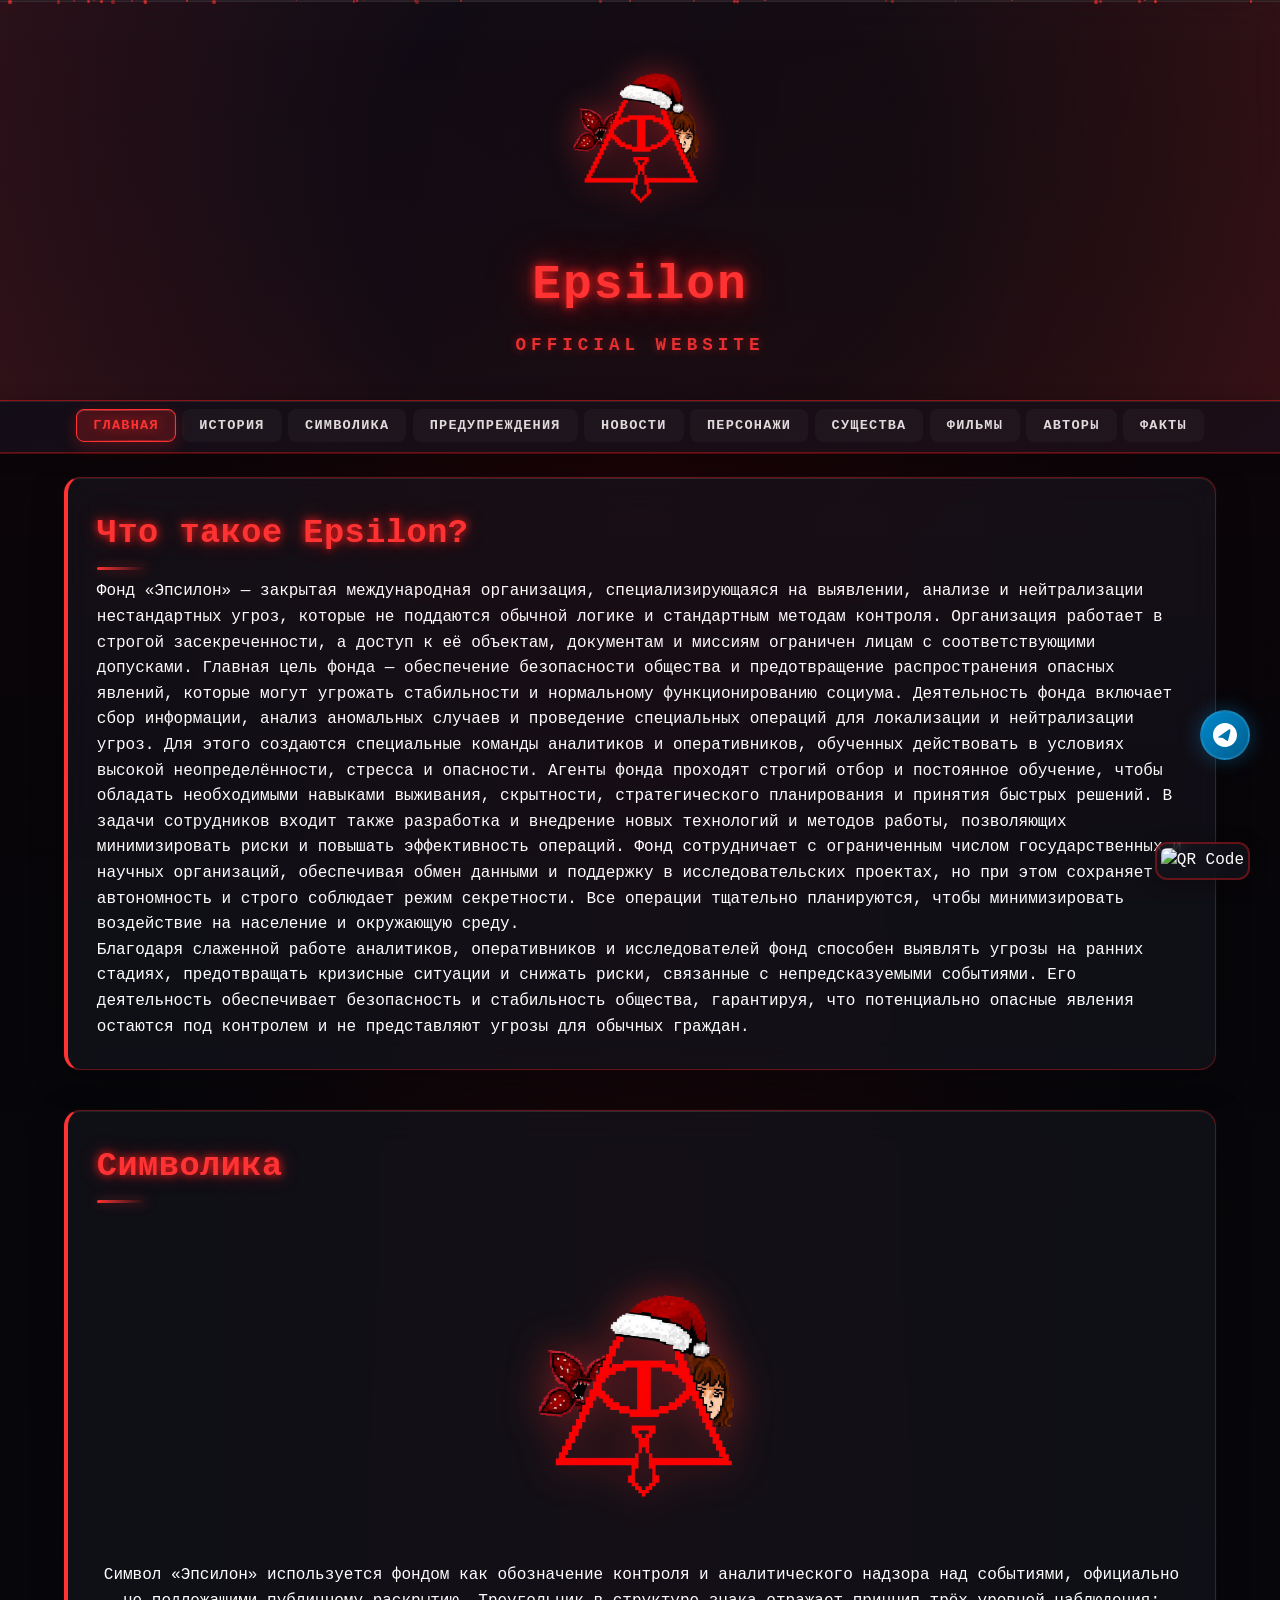
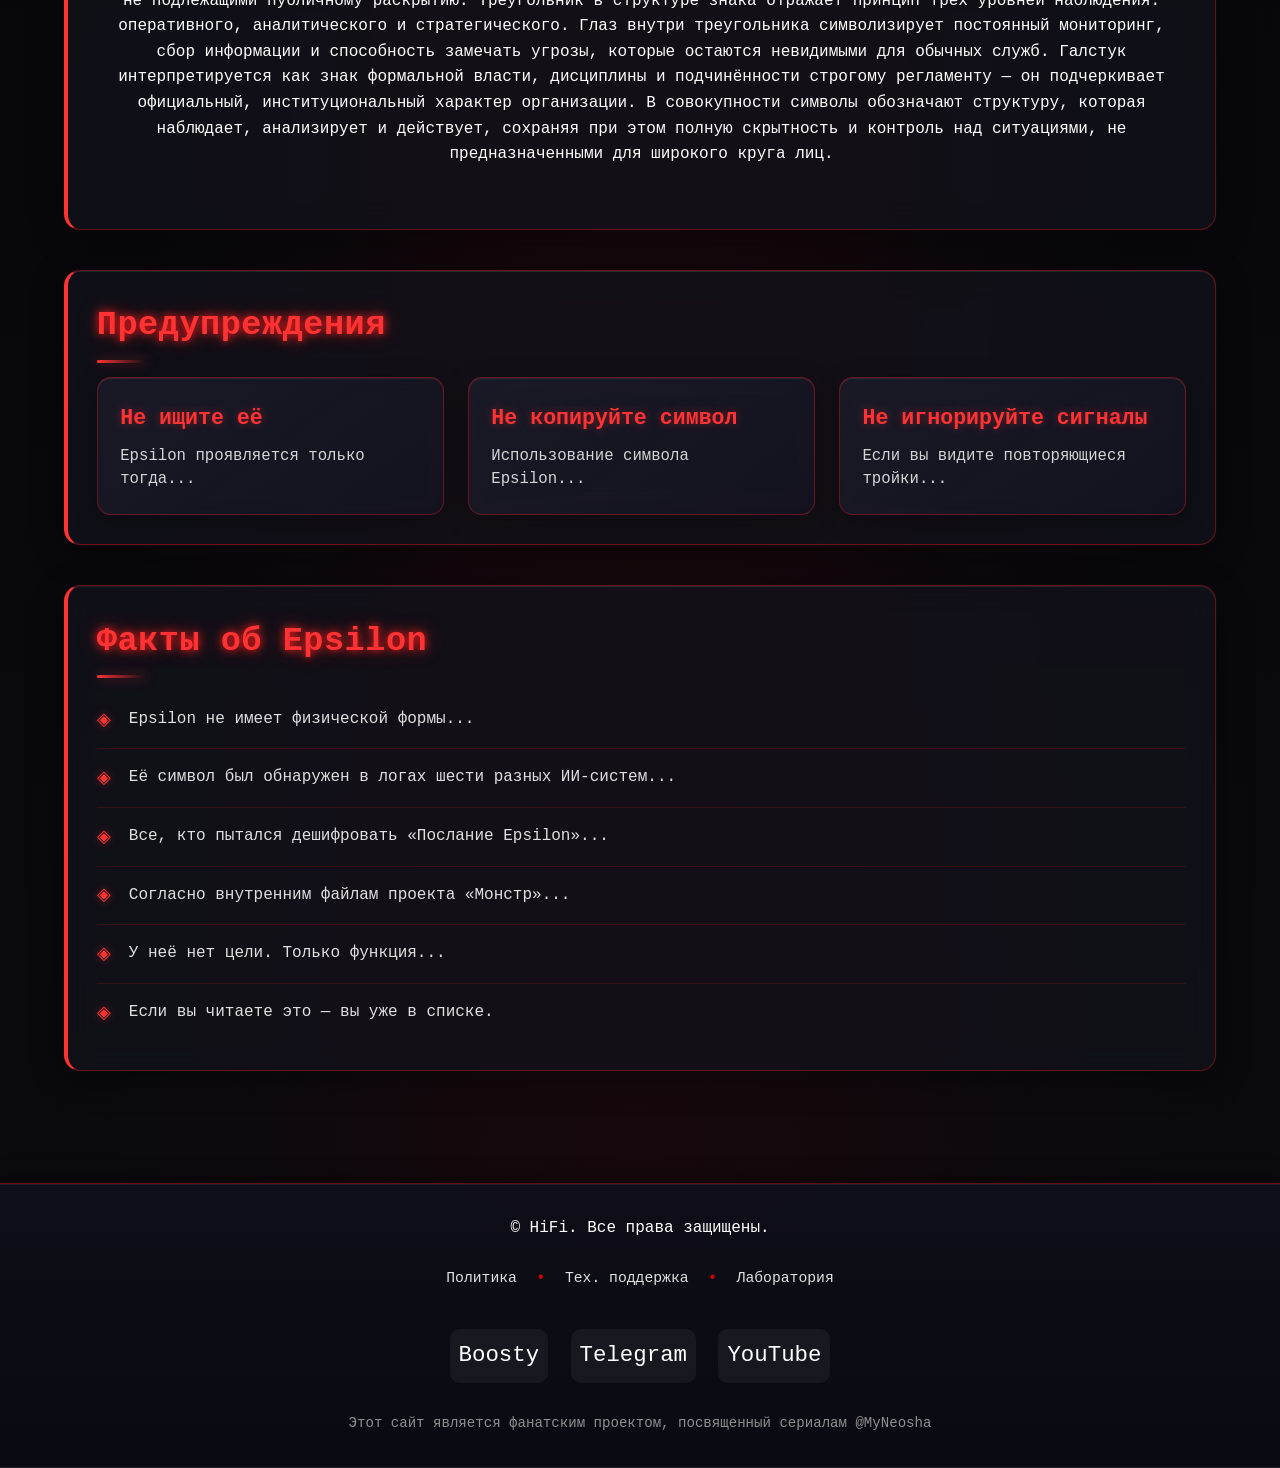
==== index.html @ 79a4db23 "Add files via upload" ====
<!DOCTYPE html>
<html lang="ru">
<head>
    <meta charset="UTF-8">
    <meta name="viewport" content="width=device-width, initial-scale=1.0">
    <title>Epsilon | Official WebSite</title>
    <link rel="icon" href="/epsilon-logo.png" type="image/png">
    
    <script async src="https://www.googletagmanager.com/gtag/js?id=G-D8GCKSB3YW"></script>
    <script>
      window.dataLayer = window.dataLayer || [];
      function gtag(){dataLayer.push(arguments);}
      gtag('js', new Date());
      gtag('config', 'G-D8GCKSB3YW');
    </script>

    <style>
        :root {
            --primary-red: #ff1a1a;
            --bright-red: #ff3333;
            --dark-red: #cc0000;
            --black: #0a0a0f;
            --deep-black: #050508;
            --glass-bg: rgba(20, 20, 30, 0.65);
            --glass-border: rgba(255, 30, 30, 0.35);
            --glass-highlight: rgba(255, 255, 255, 0.08);
            --glow-red: rgba(255, 50, 50, 0.45);
            --text-primary: #ffffff;
            --text-secondary: #e0e0e0;
            --text-dim: #b0b0b0;
        }

        * {
            margin: 0;
            padding: 0;
            box-sizing: border-box;
        }
        
        @font-face {
            font-family: 'Minecraft Rus';
            src: url('/fonts/minecrfat.ttf') format('truetype');
            font-weight: normal;
            font-style: normal;
        }
    
        body {
            background: 
                radial-gradient(ellipse at top, rgba(120, 0, 0, 0.15) 0%, transparent 60%),
                radial-gradient(ellipse at bottom, rgba(80, 0, 0, 0.2) 0%, transparent 60%),
                linear-gradient(180deg, var(--deep-black) 0%, var(--black) 100%);
            color: var(--text-primary);
            font-family: 'minecraft', 'Courier New', monospace;
            line-height: 1.6;
            overflow-x: hidden;
            scroll-behavior: smooth;
            position: relative;
            min-height: 100vh;
        }

        /* Glass overlay effect */
        body::before {
            content: '';
            position: fixed;
            top: 0;
            left: 0;
            width: 100%;
            height: 100%;
            background: 
                repeating-linear-gradient(
                    0deg,
                    transparent,
                    transparent 2px,
                    rgba(255, 30, 30, 0.02) 2px,
                    rgba(255, 30, 30, 0.02) 4px
                );
            pointer-events: none;
            z-index: 999;
            opacity: 0.6;
        }

        /* Animated scanline */
        body::after {
            content: '';
            position: fixed;
            top: 0;
            left: 0;
            width: 100%;
            height: 100%;
            background: linear-gradient(
                to bottom,
                transparent 0%,
                rgba(255, 50, 50, 0.03) 50%,
                transparent 100%
            );
            pointer-events: none;
            z-index: 998;
            animation: scanline 6s linear infinite;
            opacity: 0.7;
        }

        @keyframes scanline {
            0% { transform: translateY(-100%); }
            100% { transform: translateY(200%); }
        }

        /* Floating particles background */
        .particles {
            position: fixed;
            top: 0;
            left: 0;
            width: 100%;
            height: 100%;
            pointer-events: none;
            z-index: 1;
            overflow: hidden;
        }

        .particle {
            position: absolute;
            width: 2px;
            height: 2px;
            background: var(--bright-red);
            border-radius: 50%;
            opacity: 0;
            box-shadow: 0 0 8px var(--glow-red);
            animation: particleFloat 15s infinite ease-in-out;
        }

        @keyframes particleFloat {
            0%, 100% { 
                opacity: 0; 
                transform: translateY(100vh) scale(0.5);
            }
            10%, 90% { 
                opacity: 0.6; 
            }
            50% { 
                opacity: 1; 
                transform: translateY(50vh) scale(1);
            }
        }

        .container {
            width: 100%;
            padding: 1.5rem;
            max-width: 1200px;
            margin: 0 auto;
            position: relative;
            z-index: 10;
        }

        /* Glass header */
        header {
            background: linear-gradient(
                135deg, 
                rgba(15, 15, 25, 0.85) 0%, 
                rgba(25, 15, 20, 0.75) 100%
            );
            backdrop-filter: blur(20px);
            -webkit-backdrop-filter: blur(20px);
            padding: 2.5rem 0;
            text-align: center;
            position: relative;
            overflow: hidden;
            border-bottom: 1px solid var(--glass-border);
            border-top: 1px solid var(--glass-highlight);
            box-shadow: 
                0 8px 32px rgba(0, 0, 0, 0.4),
                inset 0 1px 0 rgba(255, 255, 255, 0.1);
            animation: headerPulse 20s infinite alternate;
        }

        @keyframes headerPulse {
            0%, 100% { 
                box-shadow: 
                    0 8px 32px rgba(0, 0, 0, 0.4),
                    inset 0 1px 0 rgba(255, 255, 255, 0.1),
                    0 0 40px rgba(255, 30, 30, 0.15);
            }
            50% { 
                box-shadow: 
                    0 8px 32px rgba(0, 0, 0, 0.4),
                    inset 0 1px 0 rgba(255, 255, 255, 0.1),
                    0 0 80px rgba(255, 50, 50, 0.3);
            }
        }

        .header-glow {
            position: absolute;
            top: -50%;
            left: -50%;
            width: 200%;
            height: 200%;
            background: radial-gradient(
                circle at center,
                transparent 20%,
                rgba(255, 50, 50, 0.15) 50%,
                transparent 80%
            );
            pointer-events: none;
            animation: rotateGlow 45s infinite linear;
            opacity: 0.8;
        }

        @keyframes rotateGlow {
            from { transform: rotate(0deg) scale(1); }
            50% { transform: rotate(180deg) scale(1.1); }
            to { transform: rotate(360deg) scale(1); }
        }

        .logo-container {
            margin-bottom: 1rem;
            position: relative;
            display: inline-block;
        }

        .epsilon-logo {
            width: 180px;
            height: auto;
            filter: drop-shadow(0 0 15px var(--glow-red));
            animation: pulse 3s infinite alternate, float 8s ease-in-out infinite;
            transition: all 0.4s cubic-bezier(0.175, 0.885, 0.32, 1.275);
        }

        .epsilon-logo:hover {
            transform: scale(1.12) rotate(3deg);
            filter: drop-shadow(0 0 30px var(--bright-red));
        }

        @keyframes pulse {
            from { 
                filter: drop-shadow(0 0 10px var(--primary-red));
                opacity: 0.95;
            }
            to { 
                filter: drop-shadow(0 0 35px var(--bright-red));
                opacity: 1;
            }
        }

        @keyframes float {
            0%, 100% { transform: translateY(0) rotate(0deg); }
            50% { transform: translateY(-12px) rotate(1deg); }
        }

        h1 {
            font-size: 3rem;
            color: var(--bright-red);
            text-shadow: 
                0 0 10px var(--primary-red),
                0 0 25px var(--glow-red),
                0 0 50px rgba(255, 50, 50, 0.4);
            margin-bottom: 0.5rem;
            letter-spacing: 2px;
            animation: glitch 6s infinite, textGlow 4s infinite alternate;
            position: relative;
        }

        @keyframes textGlow {
            from { 
                text-shadow: 
                    0 0 10px var(--primary-red),
                    0 0 25px var(--glow-red);
            }
            to { 
                text-shadow: 
                    0 0 15px var(--bright-red),
                    0 0 40px var(--glow-red),
                    0 0 70px rgba(255, 80, 80, 0.5);
            }
        }

        @keyframes glitch {
            0%, 100% { 
                text-shadow: 
                    0 0 10px var(--primary-red),
                    0 0 25px var(--glow-red);
            }
            20% { 
                text-shadow: 
                    3px 0 15px var(--bright-red), 
                    -3px 0 15px var(--dark-red),
                    0 0 25px var(--glow-red);
            }
            40% { 
                text-shadow: 
                    0 0 10px var(--primary-red),
                    0 0 25px var(--glow-red);
            }
            60% { 
                text-shadow: 
                    -3px 0 15px var(--primary-red), 
                    3px 0 15px var(--dark-red),
                    0 0 25px var(--glow-red);
            }
            80% { 
                text-shadow: 
                    0 0 10px var(--primary-red),
                    0 0 25px var(--glow-red);
            }
        }

        .subtitle {
            font-size: 1.1rem;
            color: var(--bright-red);
            font-weight: bold;
            letter-spacing: 5px;
            text-transform: uppercase;
            text-shadow: 0 0 10px rgba(255, 50, 50, 0.5);
            opacity: 0.9;
        }

        /* Glass navigation */
        nav {
            background: linear-gradient(
                135deg, 
                rgba(15, 15, 25, 0.92) 0%, 
                rgba(25, 15, 25, 0.88) 100%
            );
            backdrop-filter: blur(25px);
            -webkit-backdrop-filter: blur(25px);
            padding: 0.8rem 0;
            position: sticky;
            top: 0;
            z-index: 100;
            box-shadow: 
                0 4px 20px rgba(0, 0, 0, 0.3),
                0 0 0 1px var(--glass-border),
                inset 0 1px 0 var(--glass-highlight);
            border-bottom: 1px solid var(--glass-border);
        }

        .burger-menu {
            display: none;
            flex-direction: column;
            cursor: pointer;
            padding: 0.5rem;
            z-index: 101;
        }

        .burger-line {
            width: 25px;
            height: 3px;
            background: linear-gradient(90deg, var(--bright-red), white);
            margin: 3px 0;
            border-radius: 2px;
            transition: all 0.3s ease;
            box-shadow: 0 0 8px var(--glow-red);
        }

        nav ul {
            display: flex;
            justify-content: center;
            list-style: none;
            flex-wrap: wrap;
            gap: 0.4rem;
            margin: 0;
            padding: 0;
        }

        nav li {
            margin: 0;
        }

        nav a {
            color: var(--text-secondary);
            text-decoration: none;
            padding: 0.5rem 1rem;
            border-radius: 8px;
            transition: all 0.35s cubic-bezier(0.4, 0, 0.2, 1);
            font-weight: 600;
            text-transform: uppercase;
            font-size: 0.85rem;
            letter-spacing: 1.2px;
            position: relative;
            background: rgba(255, 255, 255, 0.03);
            border: 1px solid transparent;
        }

        nav a::before {
            content: '';
            position: absolute;
            inset: 0;
            border-radius: 8px;
            padding: 1px;
            background: linear-gradient(45deg, transparent, var(--glow-red), transparent);
            -webkit-mask: linear-gradient(#fff 0 0) content-box, linear-gradient(#fff 0 0);
            -webkit-mask-composite: xor;
            mask-composite: exclude;
            opacity: 0;
            transition: opacity 0.3s ease;
        }

        nav a:hover::before,
        nav a.active::before {
            opacity: 1;
        }

        nav a:hover,
        nav a.active {
            color: var(--bright-red);
            background: rgba(255, 30, 30, 0.15);
            border-color: var(--glass-border);
            transform: translateY(-2px);
            box-shadow: 
                0 4px 15px rgba(255, 30, 30, 0.25),
                inset 0 1px 0 rgba(255, 255, 255, 0.1);
            text-shadow: 0 0 12px rgba(255, 50, 50, 0.6);
        }

        nav a.active {
            background: rgba(255, 40, 40, 0.22);
            border-color: var(--bright-red);
        }

        main {
            padding: 2.5rem 0;
            position: relative;
            z-index: 10;
        }

        /* Glass sections */
        section {
            margin-bottom: 2.5rem;
            padding: 1.8rem;
            background: var(--glass-bg);
            backdrop-filter: blur(16px);
            -webkit-backdrop-filter: blur(16px);
            border: 1px solid var(--glass-border);
            border-left: 4px solid var(--bright-red);
            border-radius: 16px;
            transition: all 0.45s cubic-bezier(0.175, 0.885, 0.32, 1.275);
            opacity: 0;
            transform: translateY(25px);
            animation: fadeInUp 1s forwards;
            box-shadow: 
                0 8px 32px rgba(0, 0, 0, 0.35),
                inset 0 1px 0 var(--glass-highlight),
                0 0 0 1px rgba(255, 255, 255, 0.02);
            position: relative;
            overflow: hidden;
        }

        section::before {
            content: '';
            position: absolute;
            top: 0;
            left: 0;
            right: 0;
            height: 1px;
            background: linear-gradient(90deg, transparent, var(--glass-highlight), transparent);
            opacity: 0.6;
        }

        section.appear {
            opacity: 1;
            transform: translateY(0);
        }

        @keyframes fadeInUp {
            to {
                opacity: 1;
                transform: translateY(0);
            }
        }

        section:hover {
            transform: translateX(8px) translateY(-3px) !important;
            box-shadow: 
                0 12px 45px rgba(0, 0, 0, 0.45),
                0 0 25px rgba(255, 40, 40, 0.25),
                inset 0 1px 0 var(--glass-highlight);
            border-color: var(--bright-red);
            background: rgba(25, 25, 35, 0.75);
        }

        h2 {
            color: var(--bright-red);
            font-size: 2.1rem;
            margin-bottom: 1.2rem;
            text-shadow: 
                0 0 8px var(--primary-red),
                0 0 20px var(--glow-red);
            position: relative;
            letter-spacing: 0.5px;
        }

        h2::after {
            content: '';
            position: absolute;
            bottom: -10px;
            left: 0;
            width: 50px;
            height: 3px;
            background: linear-gradient(90deg, var(--bright-red), transparent);
            border-radius: 2px;
            animation: growLine 1.2s ease forwards;
            box-shadow: 0 0 12px var(--glow-red);
        }

        @keyframes growLine {
            from { width: 0; opacity: 0.5; }
            to { width: 50px; opacity: 1; }
        }

        .content-grid {
            display: grid;
            gap: 1.5rem;
            margin-top: 1.5rem;
        }

        @media (min-width: 768px) {
            .content-grid {
                grid-template-columns: repeat(2, 1fr);
            }
        }

        @media (min-width: 1024px) {
            .content-grid {
                grid-template-columns: repeat(3, 1fr);
            }
        }

        /* Glass cards */
        .card {
            background: linear-gradient(
                145deg, 
                rgba(30, 30, 45, 0.7), 
                rgba(20, 20, 35, 0.6)
            );
            backdrop-filter: blur(12px);
            -webkit-backdrop-filter: blur(12px);
            border: 1px solid var(--glass-border);
            border-radius: 14px;
            padding: 1.4rem;
            transition: all 0.45s cubic-bezier(0.175, 0.885, 0.32, 1.275);
            position: relative;
            overflow: hidden;
            opacity: 0;
            transform: translateY(20px);
            animation: fadeInUp 1s forwards;
            box-shadow: 
                0 6px 25px rgba(0, 0, 0, 0.3),
                inset 0 1px 0 var(--glass-highlight);
        }

        .card::before {
            content: '';
            position: absolute;
            top: 0;
            left: -100%;
            width: 100%;
            height: 100%;
            background: linear-gradient(
                90deg, 
                transparent, 
                rgba(255, 255, 255, 0.06), 
                transparent
            );
            transition: left 0.6s ease;
            pointer-events: none;
        }

        .card:hover::before {
            left: 100%;
        }

        .card:hover {
            transform: translateY(-8px) scale(1.02) !important;
            box-shadow: 
                0 12px 40px rgba(255, 40, 40, 0.35),
                0 0 0 1px var(--bright-red),
                inset 0 1px 0 var(--glass-highlight);
            border-color: var(--bright-red);
            background: linear-gradient(
                145deg, 
                rgba(35, 35, 50, 0.8), 
                rgba(25, 25, 40, 0.7)
            );
        }

        .card::after {
            content: '';
            position: absolute;
            top: 0;
            left: 0;
            right: 0;
            height: 2px;
            background: linear-gradient(90deg, var(--dark-red), var(--bright-red), var(--dark-red));
            transform: scaleX(0);
            transform-origin: left;
            transition: transform 0.5s ease;
        }

        .card:hover::after {
            transform: scaleX(1);
        }

        .card-title {
            color: var(--bright-red);
            font-size: 1.35rem;
            margin-bottom: 0.6rem;
            text-shadow: 0 0 10px rgba(255, 50, 50, 0.4);
            position: relative;
        }

        .card-text {
            color: var(--text-secondary);
            font-size: 0.98rem;
            line-height: 1.5;
            opacity: 0.95;
        }

        .symbol-section {
    text-align: center;
    padding: 2rem 0;
}

.symbol-image {
    max-width: 280px;
    height: auto;
    margin: 0 auto 1.8rem;
    filter: drop-shadow(0 0 20px var(--glow-red));
    transition: all 0.5s cubic-bezier(0.175, 0.885, 0.32, 1.275);
    animation: float 12s ease-in-out infinite;
}

.symbol-image:hover {
    transform: scale(1.08) rotate(2deg);
    filter: drop-shadow(0 0 40px var(--bright-red));
}

        /* Glass quote */
        .quote {
            font-size: 1.4rem;
            font-style: italic;
            color: var(--bright-red);
            text-align: center;
            margin: 1.8rem 0;
            padding: 1.5rem 2rem;
            border-left: 4px solid var(--bright-red);
            background: linear-gradient(
                135deg, 
                rgba(255, 30, 30, 0.12), 
                rgba(255, 30, 30, 0.05)
            );
            backdrop-filter: blur(10px);
            -webkit-backdrop-filter: blur(10px);
            border-radius: 0 12px 12px 0;
            animation: glitchText 7s infinite;
            border: 1px solid var(--glass-border);
            box-shadow: 
                0 4px 20px rgba(255, 30, 30, 0.15),
                inset 0 1px 0 rgba(255, 255, 255, 0.05);
        }

        @keyframes glitchText {
            0%, 100% { transform: translateX(0); opacity: 1; }
            20% { transform: translateX(-3px); color: var(--bright-red); opacity: 0.95; }
            40% { transform: translateX(3px); opacity: 1; }
            60% { transform: translateX(-2px); }
            80% { transform: translateX(2px); }
        }

        .fact-list {
            list-style: none;
            margin-top: 1.4rem;
        }

        .fact-list li {
            padding: 1rem 0 1rem 2rem;
            border-bottom: 1px solid rgba(255, 30, 30, 0.15);
            color: var(--text-secondary);
            font-size: 1rem;
            opacity: 0;
            animation: fadeIn 1.2s forwards;
            position: relative;
            transition: all 0.3s ease;
        }

        .fact-list li:hover {
            color: var(--bright-red);
            padding-left: 2.4rem;
            text-shadow: 0 0 10px rgba(255, 50, 50, 0.4);
        }

        .fact-list li:nth-child(1) { animation-delay: 0.1s; }
        .fact-list li:nth-child(2) { animation-delay: 0.2s; }
        .fact-list li:nth-child(3) { animation-delay: 0.3s; }
        .fact-list li:nth-child(4) { animation-delay: 0.4s; }
        .fact-list li:nth-child(5) { animation-delay: 0.5s; }
        .fact-list li:nth-child(6) { animation-delay: 0.6s; }

        @keyframes fadeIn {
            to { opacity: 1; }
        }

        .fact-list li:last-child {
            border-bottom: none;
        }

        .fact-list li::before {
            content: "◈";
            color: var(--bright-red);
            font-size: 1.1rem;
            position: absolute;
            left: 0;
            top: 50%;
            transform: translateY(-50%);
            text-shadow: 0 0 10px var(--glow-red);
            animation: pulse 2.5s infinite alternate;
        }

        /* Glass footer */
        footer {
            background: linear-gradient(
                180deg, 
                rgba(15, 15, 25, 0.95) 0%, 
                rgba(10, 10, 18, 0.98) 100%
            );
            backdrop-filter: blur(20px);
            -webkit-backdrop-filter: blur(20px);
            padding: 2rem 0;
            text-align: center;
            border-top: 1px solid var(--glass-border);
            border-bottom: 1px solid var(--glass-highlight);
            margin-top: 3rem;
            box-shadow: 
                0 -4px 20px rgba(0, 0, 0, 0.3),
                inset 0 1px 0 var(--glass-highlight);
            position: relative;
            z-index: 10;
        }

        .footer-content {
            display: flex;
            flex-direction: column;
            align-items: center;
            gap: 1rem;
        }

        .footer-links {
            display: flex;
            flex-wrap: wrap;
            justify-content: center;
            gap: 0.6rem;
            margin: 0.3rem 0;
            align-items: center;
        }

        .footer-link {
            color: var(--text-secondary);
            font-size: 0.92rem;
            text-decoration: none;
            transition: all 0.3s ease;
            padding: 0.3rem 0.6rem;
            border-radius: 6px;
            position: relative;
        }

        .footer-link:hover {
            color: var(--bright-red);
            background: rgba(255, 40, 40, 0.15);
            text-shadow: 0 0 10px rgba(255, 50, 50, 0.5);
            transform: translateY(-1px);
        }

        .social-links {
            display: flex;
            gap: 1.4rem;
            margin: 0.8rem 0;
        }

        .social-link {
            color: var(--text-primary);
            font-size: 1.4rem;
            text-decoration: none;
            transition: all 0.35s cubic-bezier(0.175, 0.885, 0.32, 1.275);
            padding: 0.5rem;
            border-radius: 10px;
            background: rgba(255, 255, 255, 0.05);
            border: 1px solid transparent;
            position: relative;
            overflow: hidden;
        }

        .social-link::before {
            content: '';
            position: absolute;
            inset: 0;
            background: linear-gradient(45deg, transparent, var(--glow-red), transparent);
            opacity: 0;
            transition: opacity 0.3s ease;
            border-radius: 10px;
        }

        .social-link:hover {
            color: var(--bright-red);
            transform: scale(1.15) translateY(-3px);
            background: rgba(255, 40, 40, 0.2);
            border-color: var(--glass-border);
            box-shadow: 0 6px 25px rgba(255, 40, 40, 0.3);
            text-shadow: 0 0 15px var(--glow-red);
        }

        .social-link:hover::before {
            opacity: 1;
        }

        .copyright {
            color: var(--text-dim);
            font-size: 0.88rem;
            opacity: 0.8;
        }

        /* Responsive */
        @media (max-width: 768px) {
            h1 { font-size: 2.4rem; }
            .epsilon-logo { width: 150px; }
            .container { padding: 1rem; }
            main { padding: 1.5rem 0; }

            nav ul {
                display: none;
                flex-direction: column;
                position: absolute;
                top: 100%;
                left: 0;
                width: 100%;
                background: linear-gradient(180deg, rgba(15,15,25,0.98), rgba(10,10,18,0.98));
                backdrop-filter: blur(20px);
                -webkit-backdrop-filter: blur(20px);
                padding: 1rem 0;
                gap: 0.4rem;
                box-shadow: 
                    0 8px 32px rgba(0,0,0,0.4),
                    0 0 0 1px var(--glass-border);
                border-bottom: 1px solid var(--glass-border);
            }

            nav ul.active {
                display: flex;
            }

            .burger-menu {
                display: flex;
                position: absolute;
                right: 1rem;
                top: 50%;
                transform: translateY(-50%);
            }

            .burger-menu.active .burger-line:nth-child(1) {
                transform: rotate(45deg) translate(5px, 5px);
            }
            .burger-menu.active .burger-line:nth-child(2) {
                opacity: 0;
            }
            .burger-menu.active .burger-line:nth-child(3) {
                transform: rotate(-45deg) translate(7px, -6px);
            }
        }

        @media (max-width: 480px) {
            h1 { font-size: 2rem; }
            .epsilon-logo { width: 130px; }
            h2 { font-size: 1.8rem; }
            section { padding: 1.4rem; }
        }

        .page-section {
            scroll-margin-top: 80px;
        }

        /* Enhanced fireflies */
        .firefly {
            position: fixed;
            top: 0;
            left: 0;
            width: 4px;
            height: 4px;
            background: var(--bright-red);
            border-radius: 50%;
            opacity: 0;
            pointer-events: none;
            box-shadow: 
                0 0 8px 2px var(--glow-red),
                0 0 20px 4px rgba(255, 50, 50, 0.3);
            animation: floatUp linear infinite;
            z-index: 2;
        }

        @keyframes floatUp {
            0% {
                transform: translateY(100vh) translateX(0) scale(0.5);
                opacity: 0;
            }
            10% {
                opacity: 0.8;
                transform: translateY(90vh) translateX(10px) scale(1);
            }
            50% {
                opacity: 0.5;
                transform: translateY(50vh) translateX(-5px) scale(0.8);
            }
            90% {
                opacity: 0.3;
            }
            100% {
                transform: translateY(-100px) translateX(0) scale(0.3);
                opacity: 0;
            }
        }

        @media (max-width: 480px) {
            .firefly { display: none; }
        }

        /* Snowflakes with glow */
        .snowflake {
            position: fixed;
            top: -20px;
            color: #fff;
            font-size: 1.3em;
            text-shadow: 
                0 0 8px rgba(255,255,255,0.9),
                0 0 20px rgba(255, 50, 50, 0.4);
            user-select: none;
            z-index: 100;
            pointer-events: none;
            animation: fall linear infinite;
            filter: drop-shadow(0 0 5px var(--glow-red));
        }

        @keyframes fall {
            to {
                transform: translateY(105vh) rotate(360deg);
            }
        }

        /* Smooth scroll behavior */
        html {
            scroll-behavior: smooth;
        }

        /* Selection styling */
        ::selection {
            background: rgba(255, 40, 40, 0.4);
            color: white;
            text-shadow: none;
        }

        /* Custom scrollbar */
        ::-webkit-scrollbar {
            width: 10px;
        }

        ::-webkit-scrollbar-track {
            background: var(--deep-black);
        }

        ::-webkit-scrollbar-thumb {
            background: linear-gradient(180deg, var(--dark-red), var(--primary-red));
            border-radius: 5px;
            border: 2px solid var(--deep-black);
        }

        ::-webkit-scrollbar-thumb:hover {
            background: linear-gradient(180deg, var(--primary-red), var(--bright-red));
            box-shadow: 0 0 15px var(--glow-red);
        }
    </style>
</head>

<body>
    <!-- Particles background -->
    <div class="particles" id="particles"></div>

    <header>
        <div class="header-glow"></div>
        <div class="logo-container">
            <img src="epsilon-logo.png" alt="Epsilon" class="epsilon-logo">
        </div>
        <h1>Epsilon</h1>
        <p class="subtitle">Official WebSite</p>
    </header>

    <nav>
        <div class="burger-menu" id="burgerMenu">
            <div class="burger-line"></div>
            <div class="burger-line"></div>
            <div class="burger-line"></div>
        </div>

        <ul id="navList">
            <li><a href="#home" class="nav-link active">Главная</a></li>
            <li><a href="#history" class="nav-link">История</a></li>
            <li><a href="#symbolism" class="nav-link">Символика</a></li>
            <li><a href="#warnings" class="nav-link">Предупреждения</a></li>
            <li><a href="news.php" class="nav-link">Новости</a></li>
            <li><a href="personas" class="nav-link">Персонажи</a></li>
            <li><a href="monster" class="nav-link">Существа</a></li>
            <li><a href="serials" class="nav-link">Фильмы</a></li>
            <li><a href="authors" class="nav-link">Авторы</a></li>
            <li><a href="#facts" class="nav-link">Факты</a></li>
        </ul>
    </nav>

    <main class="container">
        <section id="home" class="page-section">
            <h2>Что такое Epsilon?</h2>
            <p>Фонд «Эпсилон» — закрытая международная организация, специализирующаяся на выявлении, анализе и нейтрализации нестандартных угроз, которые не поддаются обычной логике и стандартным методам контроля. Организация работает в строгой засекреченности, а доступ к её объектам, документам и миссиям ограничен лицам с соответствующими допусками. Главная цель фонда — обеспечение безопасности общества и предотвращение распространения опасных явлений, которые могут угрожать стабильности и нормальному функционированию социума.

Деятельность фонда включает сбор информации, анализ аномальных случаев и проведение специальных операций для локализации и нейтрализации угроз. Для этого создаются специальные команды аналитиков и оперативников, обученных действовать в условиях высокой неопределённости, стресса и опасности. Агенты фонда проходят строгий отбор и постоянное обучение, чтобы обладать необходимыми навыками выживания, скрытности, стратегического планирования и принятия быстрых решений. В задачи сотрудников входит также разработка и внедрение новых технологий и методов работы, позволяющих минимизировать риски и повышать эффективность операций.

Фонд сотрудничает с ограниченным числом государственных и научных организаций, обеспечивая обмен данными и поддержку в исследовательских проектах, но при этом сохраняет автономность и строго соблюдает режим секретности. Все операции тщательно планируются, чтобы минимизировать воздействие на население и окружающую среду.</p>
            <p>Благодаря слаженной работе аналитиков, оперативников и исследователей фонд способен выявлять угрозы на ранних стадиях, предотвращать кризисные ситуации и снижать риски, связанные с непредсказуемыми событиями. Его деятельность обеспечивает безопасность и стабильность общества, гарантируя, что потенциально опасные явления остаются под контролем и не представляют угрозы для обычных граждан.</p>
        </section>

        <section id="symbolism" class="page-section">
            <h2>Символика</h2>
            <div class="symbol-section">
                <img src="epsilon-logo.png" alt="Символ Epsilon" class="symbol-image">
                <p>Символ «Эпсилон» используется фондом как обозначение контроля и аналитического надзора над событиями, официально не подлежащими публичному раскрытию. Треугольник в структуре знака отражает принцип трёх уровней наблюдения: оперативного, аналитического и стратегического. Глаз внутри треугольника символизирует постоянный мониторинг, сбор информации и способность замечать угрозы, которые остаются невидимыми для обычных служб. Галстук интерпретируется как знак формальной власти, дисциплины и подчинённости строгому регламенту — он подчеркивает официальный, институциональный характер организации. В совокупности символы обозначают структуру, которая наблюдает, анализирует и действует, сохраняя при этом полную скрытность и контроль над ситуациями, не предназначенными для широкого круга лиц.</p>
            </div>
        </section>

        <section id="warnings" class="page-section">
            <h2>Предупреждения</h2>
            <div class="content-grid">
                <div class="card"><h3 class="card-title">Не ищите её</h3><p class="card-text">Epsilon проявляется только тогда...</p></div>
                <div class="card"><h3 class="card-title">Не копируйте символ</h3><p class="card-text">Использование символа Epsilon...</p></div>
                <div class="card"><h3 class="card-title">Не игнорируйте сигналы</h3><p class="card-text">Если вы видите повторяющиеся тройки...</p></div>
            </div>
        </section>

        <section id="facts" class="page-section">
            <h2>Факты об Epsilon</h2>
            <ul class="fact-list">
                <li>Epsilon не имеет физической формы...</li>
                <li>Её символ был обнаружен в логах шести разных ИИ-систем...</li>
                <li>Все, кто пытался дешифровать «Послание Epsilon»...</li>
                <li>Согласно внутренним файлам проекта «Монстр»...</li>
                <li>У неё нет цели. Только функция...</li>
                <li>Если вы читаете это — вы уже в списке.</li>
            </ul>
        </section>
    </main>

    <footer>
        <div class="footer-content">
            <p>© HiFi. Все права защищены.</p>
            <div class="footer-links">
                <a href="privacy.php" class="footer-link" target="_blank" rel="noopener">Политика</a>
                <span style="color: var(--dark-red);">•</span>
                <a href="https://t.me/epsilonlabmsbot" class="footer-link" target="_blank" rel="noopener">Тех. поддержка</a>
                <span style="color: var(--dark-red);">•</span>
                <a href="https://t.me/baza_scr" class="footer-link" target="_blank" rel="noopener">Лаборатория</a>
            </div>
            <div class="social-links">
                <a href="https://boosty.to/myneosha/posts/668d1934-90e7-43b9-b58d-cfb7502a1883" class="social-link" target="_blank" rel="noopener">Boosty</a>
                <a href="https://t.me/myneosha" class="social-link" target="_blank" rel="noopener">Telegram</a>
                <a href="https://www.youtube.com/@MyNeosha/videos" class="social-link" target="_blank" rel="noopener">YouTube</a>
            </div>
            <p class="copyright">Этот сайт является фанатским проектом, посвященный сериалам @MyNeosha</p>
        </div>
    </footer>

    <script>
        // Burger menu
        const burger = document.getElementById('burgerMenu');
        const navList = document.getElementById('navList');

        burger.addEventListener('click', () => {
            burger.classList.toggle('active');
            navList.classList.toggle('active');
        });

        document.querySelectorAll('#navList a').forEach(link => {
            link.addEventListener('click', () => {
                burger.classList.remove('active');
                navList.classList.remove('active');
            });
        });

        // Create floating particles
        function createParticles() {
            if (window.innerWidth <= 480) return;
            const container = document.getElementById('particles');
            const count = 35;
            
            for (let i = 0; i < count; i++) {
                const particle = document.createElement('div');
                particle.classList.add('particle');
                particle.style.left = `${Math.random() * 100}vw`;
                particle.style.animationDuration = `${12 + Math.random() * 18}s`;
                particle.style.animationDelay = `${Math.random() * 10}s`;
                particle.style.opacity = `${0.3 + Math.random() * 0.5}`;
                particle.style.width = `${1 + Math.random() * 3}px`;
                particle.style.height = particle.style.width;
                container.appendChild(particle);
            }
        }

        // Create fireflies
        function createFireflies() {
            if (window.innerWidth <= 480) return;
            const count = 25;
            const body = document.body;
            for (let i = 0; i < count; i++) {
                const firefly = document.createElement('div');
                firefly.classList.add('firefly');
                firefly.style.left = `${Math.random() * 100}vw`;
                firefly.style.animationDuration = `${8 + Math.random() * 12}s`;
                firefly.style.animationDelay = `${Math.random() * 6}s`;
                body.appendChild(firefly);
            }
        }

        // Intersection Observer for scroll animations
        const observer = new IntersectionObserver((entries) => {
            entries.forEach(entry => {
                if (entry.isIntersecting) {
                    entry.target.classList.add('appear');
                }
            });
        }, { threshold: 0.1 });

        document.querySelectorAll('section').forEach(sec => {
            observer.observe(sec);
        });

        // Active nav link on scroll
        const sections = document.querySelectorAll('.page-section');
        const navLinks = document.querySelectorAll('.nav-link:not([href="personas"]):not([href="monster"]):not([href="serials"]):not([href="authors"]):not([href="news"])');

        window.addEventListener('scroll', () => {
            let current = '';
            sections.forEach(section => {
                const sectionTop = section.offsetTop;
                if (pageYOffset >= (sectionTop - 100)) {
                    current = section.getAttribute('id');
                }
            });

            navLinks.forEach(link => {
                link.classList.remove('active');
                if (link.getAttribute('href').substring(1) === current) {
                    link.classList.add('active');
                }
            });
        });

        // Smooth scroll for nav links
        navLinks.forEach(link => {
            link.addEventListener('click', (e) => {
                e.preventDefault();
                const targetId = link.getAttribute('href');
                const targetSection = document.querySelector(targetId);
                if (targetSection) {
                    window.scrollTo({
                        top: targetSection.offsetTop - 80,
                        behavior: 'smooth'
                    });
                }
            });
        });

        // Initialize effects
        document.addEventListener('DOMContentLoaded', () => {
            createParticles();
            createFireflies();
        });

        // Security protections
        (function() {
            document.addEventListener('contextmenu', e => e.preventDefault());
            document.addEventListener('selectstart', e => e.preventDefault());
            document.addEventListener('keydown', e => {
                if (
                    e.key === 'F12' ||
                    (e.ctrlKey && e.shiftKey && (e.key === 'I' || e.key === 'J')) ||
                    (e.ctrlKey && e.key === 'U')
                ) {
                    e.preventDefault();
                    return false;
                }
            });
            document.querySelectorAll('img').forEach(img => {
                img.addEventListener('dragstart', e => e.preventDefault());
            });
            document.body.style.userSelect = 'none';
        })();
    </script>
    
    <style>
    .tg-widget-container {
        position: fixed;
        bottom: 140px;
        right: 30px;
        z-index: 9997;
        display: flex;
        flex-direction: column;
        align-items: flex-end;
        gap: 10px;
        font-family: 'minecraft', 'Courier New', monospace;
    }

    .tg-glass-card {
        background: var(--glass-bg);
        backdrop-filter: blur(16px);
        -webkit-backdrop-filter: blur(16px);
        border: 1px solid var(--glass-border);
        border-radius: 16px;
        padding: 1rem;
        width: 280px;
        box-shadow: 0 8px 32px rgba(0, 0, 0, 0.4), inset 0 1px 0 var(--glass-highlight);
        transition: all 0.4s cubic-bezier(0.175, 0.885, 0.32, 1.275);
        opacity: 0;
        transform: translateX(20px);
        pointer-events: none;
        position: relative;
        overflow: hidden;
    }

    .tg-glass-card::before {
        content: '';
        position: absolute;
        top: 0; left: 0; width: 4px; height: 100%;
        background: linear-gradient(180deg, #0088cc, #005f8f);
        border-radius: 16px 0 0 16px;
    }

    .tg-glass-card.active {
        opacity: 1;
        transform: translateX(0);
        pointer-events: all;
    }

    .tg-glass-card:hover {
        transform: translateY(-5px) !important;
        box-shadow: 0 12px 40px rgba(0, 136, 204, 0.25), 0 0 0 1px rgba(0, 136, 204, 0.3);
        border-color: rgba(0, 136, 204, 0.5);
    }

    .tg-header {
        display: flex;
        align-items: center;
        gap: 10px;
        margin-bottom: 0.8rem;
    }

    .tg-icon {
        width: 32px;
        height: 32px;
        background: linear-gradient(135deg, #0088cc, #005f8f);
        border-radius: 50%;
        display: flex;
        align-items: center;
        justify-content: center;
        box-shadow: 0 0 10px rgba(0, 136, 204, 0.4);
        flex-shrink: 0;
    }

    .tg-icon svg {
        width: 18px;
        height: 18px;
        fill: white;
    }

    .tg-title-group h4 {
        color: var(--text-primary);
        font-size: 0.95rem;
        margin: 0;
        text-shadow: 0 0 5px rgba(255,255,255,0.3);
    }

    .tg-title-group span {
        color: var(--text-dim);
        font-size: 0.75rem;
        display: block;
        margin-top: 2px;
    }

    .tg-status {
        display: inline-flex;
        align-items: center;
        gap: 5px;
        font-size: 0.7rem;
        color: #4cd964;
        background: rgba(76, 217, 100, 0.1);
        padding: 2px 6px;
        border-radius: 4px;
        margin-top: 4px;
        border: 1px solid rgba(76, 217, 100, 0.2);
    }

    .tg-status-dot {
        width: 6px;
        height: 6px;
        background: #4cd964;
        border-radius: 50%;
        animation: pulseGreen 2s infinite;
    }

    @keyframes pulseGreen {
        0%, 100% { opacity: 1; box-shadow: 0 0 0 0 rgba(76, 217, 100, 0.4); }
        50% { opacity: 0.8; box-shadow: 0 0 0 4px rgba(76, 217, 100, 0); }
    }

    .tg-btn {
        display: block;
        width: 100%;
        padding: 0.6rem;
        margin-top: 0.8rem;
        background: linear-gradient(90deg, rgba(0, 136, 204, 0.2), rgba(0, 95, 143, 0.2));
        border: 1px solid rgba(0, 136, 204, 0.3);
        border-radius: 8px;
        color: #4db8ff;
        text-align: center;
        text-decoration: none;
        font-size: 0.85rem;
        font-weight: bold;
        text-transform: uppercase;
        letter-spacing: 0.5px;
        transition: all 0.3s ease;
        position: relative;
        overflow: hidden;
    }

    .tg-btn::before {
        content: '';
        position: absolute;
        top: 0; left: -100%;
        width: 100%; height: 100%;
        background: linear-gradient(90deg, transparent, rgba(255,255,255,0.1), transparent);
        transition: left 0.5s ease;
    }

    .tg-btn:hover {
        background: linear-gradient(90deg, rgba(0, 136, 204, 0.35), rgba(0, 95, 143, 0.35));
        border-color: #0088cc;
        color: white;
        box-shadow: 0 0 15px rgba(0, 136, 204, 0.3);
        text-shadow: 0 0 8px rgba(77, 184, 255, 0.6);
    }

    .tg-btn:hover::before {
        left: 100%;
    }

    .tg-toggle {
        width: 50px;
        height: 50px;
        border-radius: 50%;
        background: linear-gradient(135deg, #0088cc, #005f8f);
        border: 2px solid rgba(255,255,255,0.1);
        box-shadow: 0 0 20px rgba(0, 136, 204, 0.4);
        cursor: pointer;
        display: flex;
        align-items: center;
        justify-content: center;
        transition: all 0.3s cubic-bezier(0.175, 0.885, 0.32, 1.275);
        z-index: 9998;
        position: relative;
    }

    .tg-toggle svg {
        width: 24px;
        height: 24px;
        fill: white;
        transition: transform 0.3s ease;
    }

    .tg-toggle:hover {
        transform: scale(1.1) rotate(-5deg);
        box-shadow: 0 0 30px rgba(0, 136, 204, 0.6);
    }

    .tg-toggle.open svg {
        transform: rotate(45deg);
    }

    @media (max-width: 480px) {
        .tg-widget-container {
            bottom: 110px;
            right: 15px;
        }
        .tg-glass-card {
            width: 240px;
            padding: 0.8rem;
        }
    }
</style>

<div class="tg-widget-container">
    <div class="tg-glass-card" id="tgCard">
        <div class="tg-header">
            <div class="tg-icon">
                <svg viewBox="0 0 24 24"><path d="M12 0C5.4 0 0 5.4 0 12s5.4 12 12 12 12-5.4 12-12S18.6 0 12 0zm5.3 8.7l-2.1 8.4c-.2.8-.6 1-1.3.7L9.8 15l-4.3-.4c-.8-.1-.8-.7 0-.9l10.4-7.3c.6-.4 1.2-.1 1.4.4z"/></svg>
            </div>
            <div class="tg-title-group">
                <h4>Поддержка сайта 24/7</h4>
                <span>связь с волонтерами</span>
                <div class="tg-status">
                    <div class="tg-status-dot"></div>
                    Онлайн
                </div>
            </div>
        </div>
        <p style="color: var(--text-secondary); font-size: 0.85rem; line-height: 1.4; margin-bottom: 0;">
            Возникли вопросы по проекту? Напишите нам в Telegram для быстрого решения проблем.
        </p>
        <a href="https://t.me/epsilonlabmsbot" target="_blank" rel="noopener" class="tg-btn">
            Написать в Telegram
        </a>
    </div>

    <div class="tg-toggle" id="tgToggle" onclick="toggleTgWidget()">
        <svg viewBox="0 0 24 24"><path d="M12 0C5.4 0 0 5.4 0 12s5.4 12 12 12 12-5.4 12-12S18.6 0 12 0zm5.3 8.7l-2.1 8.4c-.2.8-.6 1-1.3.7L9.8 15l-4.3-.4c-.8-.1-.8-.7 0-.9l10.4-7.3c.6-.4 1.2-.1 1.4.4z"/></svg>
    </div>
</div>

<script>
    function toggleTgWidget() {
        const card = document.getElementById('tgCard');
        const toggle = document.getElementById('tgToggle');
        
        if (card.classList.contains('active')) {
            card.classList.remove('active');
            toggle.classList.remove('open');
            setTimeout(() => {
                if (!card.classList.contains('active')) card.style.display = 'none';
            }, 400);
        } else {
            card.style.display = 'block';
            setTimeout(() => {
                card.classList.add('active');
                toggle.classList.add('open');
            }, 10);
        }
    }

    document.addEventListener('click', (e) => {
        const widget = document.querySelector('.tg-widget-container');
        const card = document.getElementById('tgCard');
        const toggle = document.getElementById('tgToggle');
        
        if (!widget.contains(e.target) && card.classList.contains('active')) {
            toggleTgWidget();
        }
    });
</script>
    
    <!-- QR CODE -->
    <style>
    .qr-box {
        position: fixed;
        bottom: 20px;
        right: 30px;
        left: auto;
        cursor: pointer;
        z-index: 9998;
        transition: all 0.3s ease;
    }
    .qr-box img {
        width: 100px;
        height: 100px;
        border: 2px solid var(--glass-border);
        border-radius: 12px;
        transition: all 0.3s ease;
        background: var(--glass-bg);
        backdrop-filter: blur(8px);
        -webkit-backdrop-filter: blur(8px);
        padding: 4px;
        box-shadow: 0 4px 20px rgba(0,0,0,0.3);
    }
    .qr-box:hover img {
        border-color: var(--bright-red);
        box-shadow: 
            0 0 25px rgba(255, 50, 50, 0.5),
            0 8px 30px rgba(255, 30, 30, 0.3);
        transform: scale(1.05) translateY(-3px);
    }
    .qr-box .tooltip {
        position: absolute;
        bottom: 115px;
        left: 50%;
        transform: translateX(-50%);
        background: var(--glass-bg);
        backdrop-filter: blur(12px);
        -webkit-backdrop-filter: blur(12px);
        color: var(--bright-red);
        padding: 10px 16px;
        border: 1px solid var(--glass-border);
        border-radius: 10px;
        font-size: 12px;
        font-weight: bold;
        white-space: nowrap;
        opacity: 0;
        visibility: hidden;
        transition: all 0.3s ease;
        box-shadow: 0 4px 20px rgba(0,0,0,0.3);
        text-shadow: 0 0 8px rgba(255,50,50,0.4);
    }
    .qr-box:hover .tooltip {
        opacity: 1;
        visibility: visible;
        bottom: 125px;
    }
    @media (max-width: 480px) {
        .qr-box .tooltip { display: none; }
        .qr-box { bottom: 15px; right: 15px; }
        .qr-box img { width: 80px; height: 80px; }
    }
    </style>

    <div class="qr-box" onclick="window.open('https://t.me/palma_202', '_blank')">
        <div class="tooltip">СКАНИРУЙ МЕНЯ</div>
        <img src="http://qrcoder.ru/code/?https%3A%2F%2Ft.me%2Fpalma_202&6&0" alt="QR Code">
    </div>

</body>
</html>
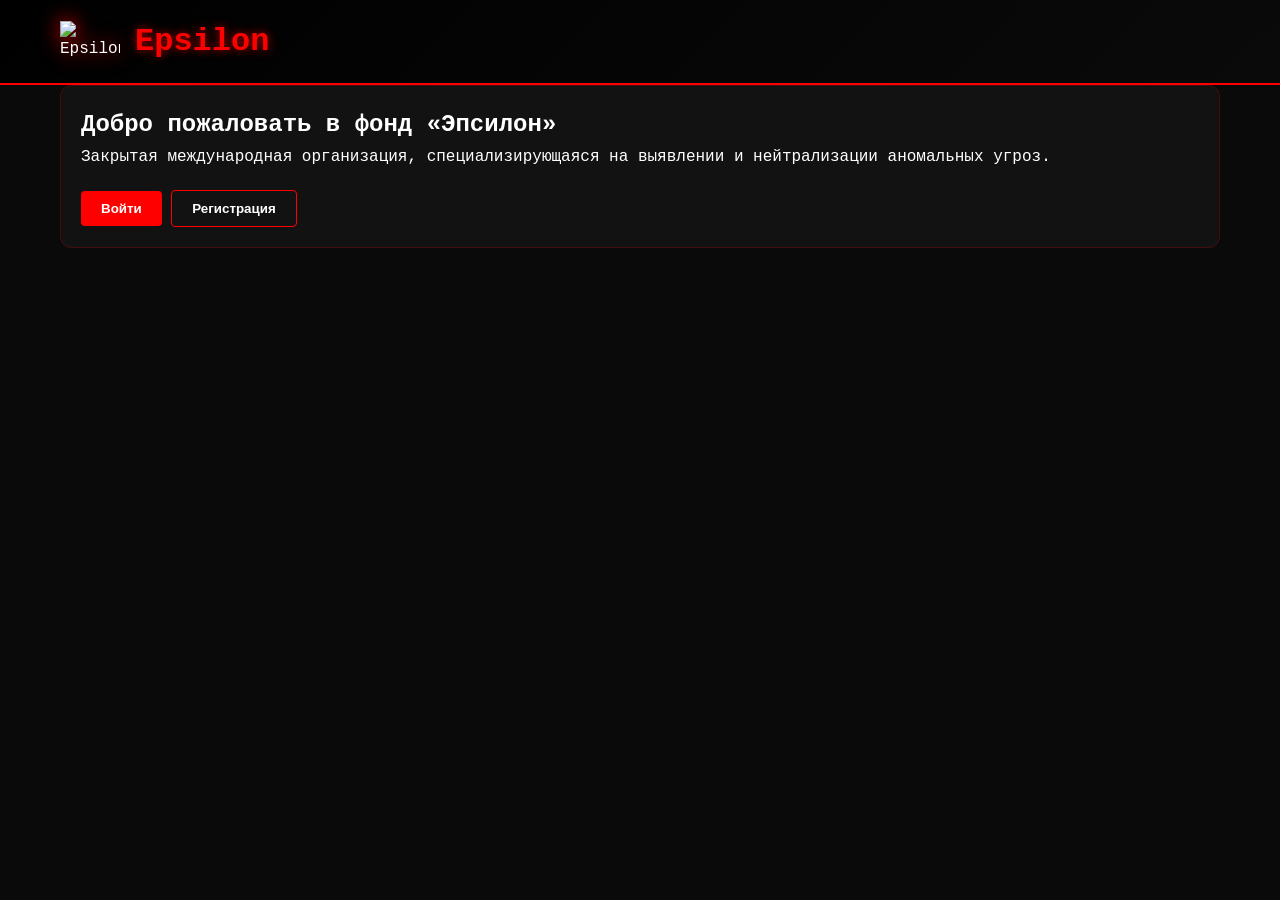
==== commit 0c45542b: "Create index.html" ====
--- a/index.html
+++ b/index.html
@@ -1,1524 +1,51 @@
 <!DOCTYPE html>
 <html lang="ru">
 <head>
-    <meta charset="UTF-8">
-    <meta name="viewport" content="width=device-width, initial-scale=1.0">
-    <title>Epsilon | Official WebSite</title>
-    <link rel="icon" href="/epsilon-logo.png" type="image/png">
-    
-    <script async src="https://www.googletagmanager.com/gtag/js?id=G-D8GCKSB3YW"></script>
-    <script>
-      window.dataLayer = window.dataLayer || [];
-      function gtag(){dataLayer.push(arguments);}
-      gtag('js', new Date());
-      gtag('config', 'G-D8GCKSB3YW');
-    </script>
+  <meta charset="UTF-8">
+  <meta name="viewport" content="width=device-width, initial-scale=1.0">
+  <title>Epsilon | Official WebSite</title>
+  <link rel="stylesheet" href="assets/css/style.css">
+  <link rel="icon" href="epsilon-logo.png" type="image/png">
+</head>
+<body>
+  <header>
+    <div class="container">
+      <div class="logo">
+        <img src="epsilon-logo.png" alt="Epsilon">
+        <h1>Epsilon</h1>
+      </div>
+    </div>
+  </header>
 
-    <style>
-        :root {
-            --primary-red: #ff1a1a;
-            --bright-red: #ff3333;
-            --dark-red: #cc0000;
-            --black: #0a0a0f;
-            --deep-black: #050508;
-            --glass-bg: rgba(20, 20, 30, 0.65);
-            --glass-border: rgba(255, 30, 30, 0.35);
-            --glass-highlight: rgba(255, 255, 255, 0.08);
-            --glow-red: rgba(255, 50, 50, 0.45);
-            --text-primary: #ffffff;
-            --text-secondary: #e0e0e0;
-            --text-dim: #b0b0b0;
-        }
-
-        * {
-            margin: 0;
-            padding: 0;
-            box-sizing: border-box;
-        }
-        
-        @font-face {
-            font-family: 'Minecraft Rus';
-            src: url('/fonts/minecrfat.ttf') format('truetype');
-            font-weight: normal;
-            font-style: normal;
-        }
-    
-        body {
-            background: 
-                radial-gradient(ellipse at top, rgba(120, 0, 0, 0.15) 0%, transparent 60%),
-                radial-gradient(ellipse at bottom, rgba(80, 0, 0, 0.2) 0%, transparent 60%),
-                linear-gradient(180deg, var(--deep-black) 0%, var(--black) 100%);
-            color: var(--text-primary);
-            font-family: 'minecraft', 'Courier New', monospace;
-            line-height: 1.6;
-            overflow-x: hidden;
-            scroll-behavior: smooth;
-            position: relative;
-            min-height: 100vh;
-        }
-
-        /* Glass overlay effect */
-        body::before {
-            content: '';
-            position: fixed;
-            top: 0;
-            left: 0;
-            width: 100%;
-            height: 100%;
-            background: 
-                repeating-linear-gradient(
-                    0deg,
-                    transparent,
-                    transparent 2px,
-                    rgba(255, 30, 30, 0.02) 2px,
-                    rgba(255, 30, 30, 0.02) 4px
-                );
-            pointer-events: none;
-            z-index: 999;
-            opacity: 0.6;
-        }
-
-        /* Animated scanline */
-        body::after {
-            content: '';
-            position: fixed;
-            top: 0;
-            left: 0;
-            width: 100%;
-            height: 100%;
-            background: linear-gradient(
-                to bottom,
-                transparent 0%,
-                rgba(255, 50, 50, 0.03) 50%,
-                transparent 100%
-            );
-            pointer-events: none;
-            z-index: 998;
-            animation: scanline 6s linear infinite;
-            opacity: 0.7;
-        }
-
-        @keyframes scanline {
-            0% { transform: translateY(-100%); }
-            100% { transform: translateY(200%); }
-        }
-
-        /* Floating particles background */
-        .particles {
-            position: fixed;
-            top: 0;
-            left: 0;
-            width: 100%;
-            height: 100%;
-            pointer-events: none;
-            z-index: 1;
-            overflow: hidden;
-        }
-
-        .particle {
-            position: absolute;
-            width: 2px;
-            height: 2px;
-            background: var(--bright-red);
-            border-radius: 50%;
-            opacity: 0;
-            box-shadow: 0 0 8px var(--glow-red);
-            animation: particleFloat 15s infinite ease-in-out;
-        }
-
-        @keyframes particleFloat {
-            0%, 100% { 
-                opacity: 0; 
-                transform: translateY(100vh) scale(0.5);
-            }
-            10%, 90% { 
-                opacity: 0.6; 
-            }
-            50% { 
-                opacity: 1; 
-                transform: translateY(50vh) scale(1);
-            }
-        }
-
-        .container {
-            width: 100%;
-            padding: 1.5rem;
-            max-width: 1200px;
-            margin: 0 auto;
-            position: relative;
-            z-index: 10;
-        }
-
-        /* Glass header */
-        header {
-            background: linear-gradient(
-                135deg, 
-                rgba(15, 15, 25, 0.85) 0%, 
-                rgba(25, 15, 20, 0.75) 100%
-            );
-            backdrop-filter: blur(20px);
-            -webkit-backdrop-filter: blur(20px);
-            padding: 2.5rem 0;
-            text-align: center;
-            position: relative;
-            overflow: hidden;
-            border-bottom: 1px solid var(--glass-border);
-            border-top: 1px solid var(--glass-highlight);
-            box-shadow: 
-                0 8px 32px rgba(0, 0, 0, 0.4),
-                inset 0 1px 0 rgba(255, 255, 255, 0.1);
-            animation: headerPulse 20s infinite alternate;
-        }
-
-        @keyframes headerPulse {
-            0%, 100% { 
-                box-shadow: 
-                    0 8px 32px rgba(0, 0, 0, 0.4),
-                    inset 0 1px 0 rgba(255, 255, 255, 0.1),
-                    0 0 40px rgba(255, 30, 30, 0.15);
-            }
-            50% { 
-                box-shadow: 
-                    0 8px 32px rgba(0, 0, 0, 0.4),
-                    inset 0 1px 0 rgba(255, 255, 255, 0.1),
-                    0 0 80px rgba(255, 50, 50, 0.3);
-            }
-        }
-
-        .header-glow {
-            position: absolute;
-            top: -50%;
-            left: -50%;
-            width: 200%;
-            height: 200%;
-            background: radial-gradient(
-                circle at center,
-                transparent 20%,
-                rgba(255, 50, 50, 0.15) 50%,
-                transparent 80%
-            );
-            pointer-events: none;
-            animation: rotateGlow 45s infinite linear;
-            opacity: 0.8;
-        }
-
-        @keyframes rotateGlow {
-            from { transform: rotate(0deg) scale(1); }
-            50% { transform: rotate(180deg) scale(1.1); }
-            to { transform: rotate(360deg) scale(1); }
-        }
-
-        .logo-container {
-            margin-bottom: 1rem;
-            position: relative;
-            display: inline-block;
-        }
-
-        .epsilon-logo {
-            width: 180px;
-            height: auto;
-            filter: drop-shadow(0 0 15px var(--glow-red));
-            animation: pulse 3s infinite alternate, float 8s ease-in-out infinite;
-            transition: all 0.4s cubic-bezier(0.175, 0.885, 0.32, 1.275);
-        }
-
-        .epsilon-logo:hover {
-            transform: scale(1.12) rotate(3deg);
-            filter: drop-shadow(0 0 30px var(--bright-red));
-        }
-
-        @keyframes pulse {
-            from { 
-                filter: drop-shadow(0 0 10px var(--primary-red));
-                opacity: 0.95;
-            }
-            to { 
-                filter: drop-shadow(0 0 35px var(--bright-red));
-                opacity: 1;
-            }
-        }
-
-        @keyframes float {
-            0%, 100% { transform: translateY(0) rotate(0deg); }
-            50% { transform: translateY(-12px) rotate(1deg); }
-        }
-
-        h1 {
-            font-size: 3rem;
-            color: var(--bright-red);
-            text-shadow: 
-                0 0 10px var(--primary-red),
-                0 0 25px var(--glow-red),
-                0 0 50px rgba(255, 50, 50, 0.4);
-            margin-bottom: 0.5rem;
-            letter-spacing: 2px;
-            animation: glitch 6s infinite, textGlow 4s infinite alternate;
-            position: relative;
-        }
-
-        @keyframes textGlow {
-            from { 
-                text-shadow: 
-                    0 0 10px var(--primary-red),
-                    0 0 25px var(--glow-red);
-            }
-            to { 
-                text-shadow: 
-                    0 0 15px var(--bright-red),
-                    0 0 40px var(--glow-red),
-                    0 0 70px rgba(255, 80, 80, 0.5);
-            }
-        }
-
-        @keyframes glitch {
-            0%, 100% { 
-                text-shadow: 
-                    0 0 10px var(--primary-red),
-                    0 0 25px var(--glow-red);
-            }
-            20% { 
-                text-shadow: 
-                    3px 0 15px var(--bright-red), 
-                    -3px 0 15px var(--dark-red),
-                    0 0 25px var(--glow-red);
-            }
-            40% { 
-                text-shadow: 
-                    0 0 10px var(--primary-red),
-                    0 0 25px var(--glow-red);
-            }
-            60% { 
-                text-shadow: 
-                    -3px 0 15px var(--primary-red), 
-                    3px 0 15px var(--dark-red),
-                    0 0 25px var(--glow-red);
-            }
-            80% { 
-                text-shadow: 
-                    0 0 10px var(--primary-red),
-                    0 0 25px var(--glow-red);
-            }
-        }
-
-        .subtitle {
-            font-size: 1.1rem;
-            color: var(--bright-red);
-            font-weight: bold;
-            letter-spacing: 5px;
-            text-transform: uppercase;
-            text-shadow: 0 0 10px rgba(255, 50, 50, 0.5);
-            opacity: 0.9;
-        }
-
-        /* Glass navigation */
-        nav {
-            background: linear-gradient(
-                135deg, 
-                rgba(15, 15, 25, 0.92) 0%, 
-                rgba(25, 15, 25, 0.88) 100%
-            );
-            backdrop-filter: blur(25px);
-            -webkit-backdrop-filter: blur(25px);
-            padding: 0.8rem 0;
-            position: sticky;
-            top: 0;
-            z-index: 100;
-            box-shadow: 
-                0 4px 20px rgba(0, 0, 0, 0.3),
-                0 0 0 1px var(--glass-border),
-                inset 0 1px 0 var(--glass-highlight);
-            border-bottom: 1px solid var(--glass-border);
-        }
-
-        .burger-menu {
-            display: none;
-            flex-direction: column;
-            cursor: pointer;
-            padding: 0.5rem;
-            z-index: 101;
-        }
-
-        .burger-line {
-            width: 25px;
-            height: 3px;
-            background: linear-gradient(90deg, var(--bright-red), white);
-            margin: 3px 0;
-            border-radius: 2px;
-            transition: all 0.3s ease;
-            box-shadow: 0 0 8px var(--glow-red);
-        }
-
-        nav ul {
-            display: flex;
-            justify-content: center;
-            list-style: none;
-            flex-wrap: wrap;
-            gap: 0.4rem;
-            margin: 0;
-            padding: 0;
-        }
-
-        nav li {
-            margin: 0;
-        }
-
-        nav a {
-            color: var(--text-secondary);
-            text-decoration: none;
-            padding: 0.5rem 1rem;
-            border-radius: 8px;
-            transition: all 0.35s cubic-bezier(0.4, 0, 0.2, 1);
-            font-weight: 600;
-            text-transform: uppercase;
-            font-size: 0.85rem;
-            letter-spacing: 1.2px;
-            position: relative;
-            background: rgba(255, 255, 255, 0.03);
-            border: 1px solid transparent;
-        }
-
-        nav a::before {
-            content: '';
-            position: absolute;
-            inset: 0;
-            border-radius: 8px;
-            padding: 1px;
-            background: linear-gradient(45deg, transparent, var(--glow-red), transparent);
-            -webkit-mask: linear-gradient(#fff 0 0) content-box, linear-gradient(#fff 0 0);
-            -webkit-mask-composite: xor;
-            mask-composite: exclude;
-            opacity: 0;
-            transition: opacity 0.3s ease;
-        }
-
-        nav a:hover::before,
-        nav a.active::before {
-            opacity: 1;
-        }
-
-        nav a:hover,
-        nav a.active {
-            color: var(--bright-red);
-            background: rgba(255, 30, 30, 0.15);
-            border-color: var(--glass-border);
-            transform: translateY(-2px);
-            box-shadow: 
-                0 4px 15px rgba(255, 30, 30, 0.25),
-                inset 0 1px 0 rgba(255, 255, 255, 0.1);
-            text-shadow: 0 0 12px rgba(255, 50, 50, 0.6);
-        }
-
-        nav a.active {
-            background: rgba(255, 40, 40, 0.22);
-            border-color: var(--bright-red);
-        }
-
-        main {
-            padding: 2.5rem 0;
-            position: relative;
-            z-index: 10;
-        }
-
-        /* Glass sections */
-        section {
-            margin-bottom: 2.5rem;
-            padding: 1.8rem;
-            background: var(--glass-bg);
-            backdrop-filter: blur(16px);
-            -webkit-backdrop-filter: blur(16px);
-            border: 1px solid var(--glass-border);
-            border-left: 4px solid var(--bright-red);
-            border-radius: 16px;
-            transition: all 0.45s cubic-bezier(0.175, 0.885, 0.32, 1.275);
-            opacity: 0;
-            transform: translateY(25px);
-            animation: fadeInUp 1s forwards;
-            box-shadow: 
-                0 8px 32px rgba(0, 0, 0, 0.35),
-                inset 0 1px 0 var(--glass-highlight),
-                0 0 0 1px rgba(255, 255, 255, 0.02);
-            position: relative;
-            overflow: hidden;
-        }
-
-        section::before {
-            content: '';
-            position: absolute;
-            top: 0;
-            left: 0;
-            right: 0;
-            height: 1px;
-            background: linear-gradient(90deg, transparent, var(--glass-highlight), transparent);
-            opacity: 0.6;
-        }
-
-        section.appear {
-            opacity: 1;
-            transform: translateY(0);
-        }
-
-        @keyframes fadeInUp {
-            to {
-                opacity: 1;
-                transform: translateY(0);
-            }
-        }
-
-        section:hover {
-            transform: translateX(8px) translateY(-3px) !important;
-            box-shadow: 
-                0 12px 45px rgba(0, 0, 0, 0.45),
-                0 0 25px rgba(255, 40, 40, 0.25),
-                inset 0 1px 0 var(--glass-highlight);
-            border-color: var(--bright-red);
-            background: rgba(25, 25, 35, 0.75);
-        }
-
-        h2 {
-            color: var(--bright-red);
-            font-size: 2.1rem;
-            margin-bottom: 1.2rem;
-            text-shadow: 
-                0 0 8px var(--primary-red),
-                0 0 20px var(--glow-red);
-            position: relative;
-            letter-spacing: 0.5px;
-        }
-
-        h2::after {
-            content: '';
-            position: absolute;
-            bottom: -10px;
-            left: 0;
-            width: 50px;
-            height: 3px;
-            background: linear-gradient(90deg, var(--bright-red), transparent);
-            border-radius: 2px;
-            animation: growLine 1.2s ease forwards;
-            box-shadow: 0 0 12px var(--glow-red);
-        }
-
-        @keyframes growLine {
-            from { width: 0; opacity: 0.5; }
-            to { width: 50px; opacity: 1; }
-        }
-
-        .content-grid {
-            display: grid;
-            gap: 1.5rem;
-            margin-top: 1.5rem;
-        }
-
-        @media (min-width: 768px) {
-            .content-grid {
-                grid-template-columns: repeat(2, 1fr);
-            }
-        }
-
-        @media (min-width: 1024px) {
-            .content-grid {
-                grid-template-columns: repeat(3, 1fr);
-            }
-        }
-
-        /* Glass cards */
-        .card {
-            background: linear-gradient(
-                145deg, 
-                rgba(30, 30, 45, 0.7), 
-                rgba(20, 20, 35, 0.6)
-            );
-            backdrop-filter: blur(12px);
-            -webkit-backdrop-filter: blur(12px);
-            border: 1px solid var(--glass-border);
-            border-radius: 14px;
-            padding: 1.4rem;
-            transition: all 0.45s cubic-bezier(0.175, 0.885, 0.32, 1.275);
-            position: relative;
-            overflow: hidden;
-            opacity: 0;
-            transform: translateY(20px);
-            animation: fadeInUp 1s forwards;
-            box-shadow: 
-                0 6px 25px rgba(0, 0, 0, 0.3),
-                inset 0 1px 0 var(--glass-highlight);
-        }
-
-        .card::before {
-            content: '';
-            position: absolute;
-            top: 0;
-            left: -100%;
-            width: 100%;
-            height: 100%;
-            background: linear-gradient(
-                90deg, 
-                transparent, 
-                rgba(255, 255, 255, 0.06), 
-                transparent
-            );
-            transition: left 0.6s ease;
-            pointer-events: none;
-        }
-
-        .card:hover::before {
-            left: 100%;
-        }
-
-        .card:hover {
-            transform: translateY(-8px) scale(1.02) !important;
-            box-shadow: 
-                0 12px 40px rgba(255, 40, 40, 0.35),
-                0 0 0 1px var(--bright-red),
-                inset 0 1px 0 var(--glass-highlight);
-            border-color: var(--bright-red);
-            background: linear-gradient(
-                145deg, 
-                rgba(35, 35, 50, 0.8), 
-                rgba(25, 25, 40, 0.7)
-            );
-        }
-
-        .card::after {
-            content: '';
-            position: absolute;
-            top: 0;
-            left: 0;
-            right: 0;
-            height: 2px;
-            background: linear-gradient(90deg, var(--dark-red), var(--bright-red), var(--dark-red));
-            transform: scaleX(0);
-            transform-origin: left;
-            transition: transform 0.5s ease;
-        }
-
-        .card:hover::after {
-            transform: scaleX(1);
-        }
-
-        .card-title {
-            color: var(--bright-red);
-            font-size: 1.35rem;
-            margin-bottom: 0.6rem;
-            text-shadow: 0 0 10px rgba(255, 50, 50, 0.4);
-            position: relative;
-        }
-
-        .card-text {
-            color: var(--text-secondary);
-            font-size: 0.98rem;
-            line-height: 1.5;
-            opacity: 0.95;
-        }
-
-        .symbol-section {
-    text-align: center;
-    padding: 2rem 0;
-}
-
-.symbol-image {
-    max-width: 280px;
-    height: auto;
-    margin: 0 auto 1.8rem;
-    filter: drop-shadow(0 0 20px var(--glow-red));
-    transition: all 0.5s cubic-bezier(0.175, 0.885, 0.32, 1.275);
-    animation: float 12s ease-in-out infinite;
-}
-
-.symbol-image:hover {
-    transform: scale(1.08) rotate(2deg);
-    filter: drop-shadow(0 0 40px var(--bright-red));
-}
-
-        /* Glass quote */
-        .quote {
-            font-size: 1.4rem;
-            font-style: italic;
-            color: var(--bright-red);
-            text-align: center;
-            margin: 1.8rem 0;
-            padding: 1.5rem 2rem;
-            border-left: 4px solid var(--bright-red);
-            background: linear-gradient(
-                135deg, 
-                rgba(255, 30, 30, 0.12), 
-                rgba(255, 30, 30, 0.05)
-            );
-            backdrop-filter: blur(10px);
-            -webkit-backdrop-filter: blur(10px);
-            border-radius: 0 12px 12px 0;
-            animation: glitchText 7s infinite;
-            border: 1px solid var(--glass-border);
-            box-shadow: 
-                0 4px 20px rgba(255, 30, 30, 0.15),
-                inset 0 1px 0 rgba(255, 255, 255, 0.05);
-        }
-
-        @keyframes glitchText {
-            0%, 100% { transform: translateX(0); opacity: 1; }
-            20% { transform: translateX(-3px); color: var(--bright-red); opacity: 0.95; }
-            40% { transform: translateX(3px); opacity: 1; }
-            60% { transform: translateX(-2px); }
-            80% { transform: translateX(2px); }
-        }
-
-        .fact-list {
-            list-style: none;
-            margin-top: 1.4rem;
-        }
-
-        .fact-list li {
-            padding: 1rem 0 1rem 2rem;
-            border-bottom: 1px solid rgba(255, 30, 30, 0.15);
-            color: var(--text-secondary);
-            font-size: 1rem;
-            opacity: 0;
-            animation: fadeIn 1.2s forwards;
-            position: relative;
-            transition: all 0.3s ease;
-        }
-
-        .fact-list li:hover {
-            color: var(--bright-red);
-            padding-left: 2.4rem;
-            text-shadow: 0 0 10px rgba(255, 50, 50, 0.4);
-        }
-
-        .fact-list li:nth-child(1) { animation-delay: 0.1s; }
-        .fact-list li:nth-child(2) { animation-delay: 0.2s; }
-        .fact-list li:nth-child(3) { animation-delay: 0.3s; }
-        .fact-list li:nth-child(4) { animation-delay: 0.4s; }
-        .fact-list li:nth-child(5) { animation-delay: 0.5s; }
-        .fact-list li:nth-child(6) { animation-delay: 0.6s; }
-
-        @keyframes fadeIn {
-            to { opacity: 1; }
-        }
-
-        .fact-list li:last-child {
-            border-bottom: none;
-        }
-
-        .fact-list li::before {
-            content: "◈";
-            color: var(--bright-red);
-            font-size: 1.1rem;
-            position: absolute;
-            left: 0;
-            top: 50%;
-            transform: translateY(-50%);
-            text-shadow: 0 0 10px var(--glow-red);
-            animation: pulse 2.5s infinite alternate;
-        }
-
-        /* Glass footer */
-        footer {
-            background: linear-gradient(
-                180deg, 
-                rgba(15, 15, 25, 0.95) 0%, 
-                rgba(10, 10, 18, 0.98) 100%
-            );
-            backdrop-filter: blur(20px);
-            -webkit-backdrop-filter: blur(20px);
-            padding: 2rem 0;
-            text-align: center;
-            border-top: 1px solid var(--glass-border);
-            border-bottom: 1px solid var(--glass-highlight);
-            margin-top: 3rem;
-            box-shadow: 
-                0 -4px 20px rgba(0, 0, 0, 0.3),
-                inset 0 1px 0 var(--glass-highlight);
-            position: relative;
-            z-index: 10;
-        }
-
-        .footer-content {
-            display: flex;
-            flex-direction: column;
-            align-items: center;
-            gap: 1rem;
-        }
-
-        .footer-links {
-            display: flex;
-            flex-wrap: wrap;
-            justify-content: center;
-            gap: 0.6rem;
-            margin: 0.3rem 0;
-            align-items: center;
-        }
-
-        .footer-link {
-            color: var(--text-secondary);
-            font-size: 0.92rem;
-            text-decoration: none;
-            transition: all 0.3s ease;
-            padding: 0.3rem 0.6rem;
-            border-radius: 6px;
-            position: relative;
-        }
-
-        .footer-link:hover {
-            color: var(--bright-red);
-            background: rgba(255, 40, 40, 0.15);
-            text-shadow: 0 0 10px rgba(255, 50, 50, 0.5);
-            transform: translateY(-1px);
-        }
-
-        .social-links {
-            display: flex;
-            gap: 1.4rem;
-            margin: 0.8rem 0;
-        }
-
-        .social-link {
-            color: var(--text-primary);
-            font-size: 1.4rem;
-            text-decoration: none;
-            transition: all 0.35s cubic-bezier(0.175, 0.885, 0.32, 1.275);
-            padding: 0.5rem;
-            border-radius: 10px;
-            background: rgba(255, 255, 255, 0.05);
-            border: 1px solid transparent;
-            position: relative;
-            overflow: hidden;
-        }
-
-        .social-link::before {
-            content: '';
-            position: absolute;
-            inset: 0;
-            background: linear-gradient(45deg, transparent, var(--glow-red), transparent);
-            opacity: 0;
-            transition: opacity 0.3s ease;
-            border-radius: 10px;
-        }
-
-        .social-link:hover {
-            color: var(--bright-red);
-            transform: scale(1.15) translateY(-3px);
-            background: rgba(255, 40, 40, 0.2);
-            border-color: var(--glass-border);
-            box-shadow: 0 6px 25px rgba(255, 40, 40, 0.3);
-            text-shadow: 0 0 15px var(--glow-red);
-        }
-
-        .social-link:hover::before {
-            opacity: 1;
-        }
-
-        .copyright {
-            color: var(--text-dim);
-            font-size: 0.88rem;
-            opacity: 0.8;
-        }
-
-        /* Responsive */
-        @media (max-width: 768px) {
-            h1 { font-size: 2.4rem; }
-            .epsilon-logo { width: 150px; }
-            .container { padding: 1rem; }
-            main { padding: 1.5rem 0; }
-
-            nav ul {
-                display: none;
-                flex-direction: column;
-                position: absolute;
-                top: 100%;
-                left: 0;
-                width: 100%;
-                background: linear-gradient(180deg, rgba(15,15,25,0.98), rgba(10,10,18,0.98));
-                backdrop-filter: blur(20px);
-                -webkit-backdrop-filter: blur(20px);
-                padding: 1rem 0;
-                gap: 0.4rem;
-                box-shadow: 
-                    0 8px 32px rgba(0,0,0,0.4),
-                    0 0 0 1px var(--glass-border);
-                border-bottom: 1px solid var(--glass-border);
-            }
-
-            nav ul.active {
-                display: flex;
-            }
-
-            .burger-menu {
-                display: flex;
-                position: absolute;
-                right: 1rem;
-                top: 50%;
-                transform: translateY(-50%);
-            }
-
-            .burger-menu.active .burger-line:nth-child(1) {
-                transform: rotate(45deg) translate(5px, 5px);
-            }
-            .burger-menu.active .burger-line:nth-child(2) {
-                opacity: 0;
-            }
-            .burger-menu.active .burger-line:nth-child(3) {
-                transform: rotate(-45deg) translate(7px, -6px);
-            }
-        }
-
-        @media (max-width: 480px) {
-            h1 { font-size: 2rem; }
-            .epsilon-logo { width: 130px; }
-            h2 { font-size: 1.8rem; }
-            section { padding: 1.4rem; }
-        }
-
-        .page-section {
-            scroll-margin-top: 80px;
-        }
-
-        /* Enhanced fireflies */
-        .firefly {
-            position: fixed;
-            top: 0;
-            left: 0;
-            width: 4px;
-            height: 4px;
-            background: var(--bright-red);
-            border-radius: 50%;
-            opacity: 0;
-            pointer-events: none;
-            box-shadow: 
-                0 0 8px 2px var(--glow-red),
-                0 0 20px 4px rgba(255, 50, 50, 0.3);
-            animation: floatUp linear infinite;
-            z-index: 2;
-        }
-
-        @keyframes floatUp {
-            0% {
-                transform: translateY(100vh) translateX(0) scale(0.5);
-                opacity: 0;
-            }
-            10% {
-                opacity: 0.8;
-                transform: translateY(90vh) translateX(10px) scale(1);
-            }
-            50% {
-                opacity: 0.5;
-                transform: translateY(50vh) translateX(-5px) scale(0.8);
-            }
-            90% {
-                opacity: 0.3;
-            }
-            100% {
-                transform: translateY(-100px) translateX(0) scale(0.3);
-                opacity: 0;
-            }
-        }
-
-        @media (max-width: 480px) {
-            .firefly { display: none; }
-        }
-
-        /* Snowflakes with glow */
-        .snowflake {
-            position: fixed;
-            top: -20px;
-            color: #fff;
-            font-size: 1.3em;
-            text-shadow: 
-                0 0 8px rgba(255,255,255,0.9),
-                0 0 20px rgba(255, 50, 50, 0.4);
-            user-select: none;
-            z-index: 100;
-            pointer-events: none;
-            animation: fall linear infinite;
-            filter: drop-shadow(0 0 5px var(--glow-red));
-        }
-
-        @keyframes fall {
-            to {
-                transform: translateY(105vh) rotate(360deg);
-            }
-        }
-
-        /* Smooth scroll behavior */
-        html {
-            scroll-behavior: smooth;
-        }
-
-        /* Selection styling */
-        ::selection {
-            background: rgba(255, 40, 40, 0.4);
-            color: white;
-            text-shadow: none;
-        }
-
-        /* Custom scrollbar */
-        ::-webkit-scrollbar {
-            width: 10px;
-        }
-
-        ::-webkit-scrollbar-track {
-            background: var(--deep-black);
-        }
-
-        ::-webkit-scrollbar-thumb {
-            background: linear-gradient(180deg, var(--dark-red), var(--primary-red));
-            border-radius: 5px;
-            border: 2px solid var(--deep-black);
-        }
-
-        ::-webkit-scrollbar-thumb:hover {
-            background: linear-gradient(180deg, var(--primary-red), var(--bright-red));
-            box-shadow: 0 0 15px var(--glow-red);
-        }
-    </style>
-</head>
-
-<body>
-    <!-- Particles background -->
-    <div class="particles" id="particles"></div>
-
-    <header>
-        <div class="header-glow"></div>
-        <div class="logo-container">
-            <img src="epsilon-logo.png" alt="Epsilon" class="epsilon-logo">
-        </div>
-        <h1>Epsilon</h1>
-        <p class="subtitle">Official WebSite</p>
-    </header>
-
+  <div class="container">
     <nav>
-        <div class="burger-menu" id="burgerMenu">
-            <div class="burger-line"></div>
-            <div class="burger-line"></div>
-            <div class="burger-line"></div>
-        </div>
-
-        <ul id="navList">
-            <li><a href="#home" class="nav-link active">Главная</a></li>
-            <li><a href="#history" class="nav-link">История</a></li>
-            <li><a href="#symbolism" class="nav-link">Символика</a></li>
-            <li><a href="#warnings" class="nav-link">Предупреждения</a></li>
-            <li><a href="news.php" class="nav-link">Новости</a></li>
-            <li><a href="personas" class="nav-link">Персонажи</a></li>
-            <li><a href="monster" class="nav-link">Существа</a></li>
-            <li><a href="serials" class="nav-link">Фильмы</a></li>
-            <li><a href="authors" class="nav-link">Авторы</a></li>
-            <li><a href="#facts" class="nav-link">Факты</a></li>
-        </ul>
+      <ul id="nav-menu">
+        <!-- Динамически заполняется через JS -->
+      </ul>
     </nav>
 
-    <main class="container">
-        <section id="home" class="page-section">
-            <h2>Что такое Epsilon?</h2>
-            <p>Фонд «Эпсилон» — закрытая международная организация, специализирующаяся на выявлении, анализе и нейтрализации нестандартных угроз, которые не поддаются обычной логике и стандартным методам контроля. Организация работает в строгой засекреченности, а доступ к её объектам, документам и миссиям ограничен лицам с соответствующими допусками. Главная цель фонда — обеспечение безопасности общества и предотвращение распространения опасных явлений, которые могут угрожать стабильности и нормальному функционированию социума.
+    <section class="card">
+      <h2>Добро пожаловать в фонд «Эпсилон»</h2>
+      <p>Закрытая международная организация, специализирующаяся на выявлении и нейтрализации аномальных угроз.</p>
+      
+      <div id="auth-buttons" style="margin-top: 20px;">
+        <button class="btn" onclick="location.href='login.html'">Войти</button>
+        <button class="btn btn-outline" onclick="location.href='register.html'">Регистрация</button>
+      </div>
+      
+      <div id="user-info" style="display: none; margin-top: 20px;">
+        <p>Привет, <span id="user-name"></span>!</p>
+        <button class="btn" onclick="location.href='profile.html'">Мой профиль</button>
+        <button class="btn btn-outline" onclick="logout()">Выйти</button>
+      </div>
+    </section>
+  </div>
 
-Деятельность фонда включает сбор информации, анализ аномальных случаев и проведение специальных операций для локализации и нейтрализации угроз. Для этого создаются специальные команды аналитиков и оперативников, обученных действовать в условиях высокой неопределённости, стресса и опасности. Агенты фонда проходят строгий отбор и постоянное обучение, чтобы обладать необходимыми навыками выживания, скрытности, стратегического планирования и принятия быстрых решений. В задачи сотрудников входит также разработка и внедрение новых технологий и методов работы, позволяющих минимизировать риски и повышать эффективность операций.
-
-Фонд сотрудничает с ограниченным числом государственных и научных организаций, обеспечивая обмен данными и поддержку в исследовательских проектах, но при этом сохраняет автономность и строго соблюдает режим секретности. Все операции тщательно планируются, чтобы минимизировать воздействие на население и окружающую среду.</p>
-            <p>Благодаря слаженной работе аналитиков, оперативников и исследователей фонд способен выявлять угрозы на ранних стадиях, предотвращать кризисные ситуации и снижать риски, связанные с непредсказуемыми событиями. Его деятельность обеспечивает безопасность и стабильность общества, гарантируя, что потенциально опасные явления остаются под контролем и не представляют угрозы для обычных граждан.</p>
-        </section>
-
-        <section id="symbolism" class="page-section">
-            <h2>Символика</h2>
-            <div class="symbol-section">
-                <img src="epsilon-logo.png" alt="Символ Epsilon" class="symbol-image">
-                <p>Символ «Эпсилон» используется фондом как обозначение контроля и аналитического надзора над событиями, официально не подлежащими публичному раскрытию. Треугольник в структуре знака отражает принцип трёх уровней наблюдения: оперативного, аналитического и стратегического. Глаз внутри треугольника символизирует постоянный мониторинг, сбор информации и способность замечать угрозы, которые остаются невидимыми для обычных служб. Галстук интерпретируется как знак формальной власти, дисциплины и подчинённости строгому регламенту — он подчеркивает официальный, институциональный характер организации. В совокупности символы обозначают структуру, которая наблюдает, анализирует и действует, сохраняя при этом полную скрытность и контроль над ситуациями, не предназначенными для широкого круга лиц.</p>
-            </div>
-        </section>
-
-        <section id="warnings" class="page-section">
-            <h2>Предупреждения</h2>
-            <div class="content-grid">
-                <div class="card"><h3 class="card-title">Не ищите её</h3><p class="card-text">Epsilon проявляется только тогда...</p></div>
-                <div class="card"><h3 class="card-title">Не копируйте символ</h3><p class="card-text">Использование символа Epsilon...</p></div>
-                <div class="card"><h3 class="card-title">Не игнорируйте сигналы</h3><p class="card-text">Если вы видите повторяющиеся тройки...</p></div>
-            </div>
-        </section>
-
-        <section id="facts" class="page-section">
-            <h2>Факты об Epsilon</h2>
-            <ul class="fact-list">
-                <li>Epsilon не имеет физической формы...</li>
-                <li>Её символ был обнаружен в логах шести разных ИИ-систем...</li>
-                <li>Все, кто пытался дешифровать «Послание Epsilon»...</li>
-                <li>Согласно внутренним файлам проекта «Монстр»...</li>
-                <li>У неё нет цели. Только функция...</li>
-                <li>Если вы читаете это — вы уже в списке.</li>
-            </ul>
-        </section>
-    </main>
-
-    <footer>
-        <div class="footer-content">
-            <p>© HiFi. Все права защищены.</p>
-            <div class="footer-links">
-                <a href="privacy.php" class="footer-link" target="_blank" rel="noopener">Политика</a>
-                <span style="color: var(--dark-red);">•</span>
-                <a href="https://t.me/epsilonlabmsbot" class="footer-link" target="_blank" rel="noopener">Тех. поддержка</a>
-                <span style="color: var(--dark-red);">•</span>
-                <a href="https://t.me/baza_scr" class="footer-link" target="_blank" rel="noopener">Лаборатория</a>
-            </div>
-            <div class="social-links">
-                <a href="https://boosty.to/myneosha/posts/668d1934-90e7-43b9-b58d-cfb7502a1883" class="social-link" target="_blank" rel="noopener">Boosty</a>
-                <a href="https://t.me/myneosha" class="social-link" target="_blank" rel="noopener">Telegram</a>
-                <a href="https://www.youtube.com/@MyNeosha/videos" class="social-link" target="_blank" rel="noopener">YouTube</a>
-            </div>
-            <p class="copyright">Этот сайт является фанатским проектом, посвященный сериалам @MyNeosha</p>
-        </div>
-    </footer>
-
-    <script>
-        // Burger menu
-        const burger = document.getElementById('burgerMenu');
-        const navList = document.getElementById('navList');
-
-        burger.addEventListener('click', () => {
-            burger.classList.toggle('active');
-            navList.classList.toggle('active');
-        });
-
-        document.querySelectorAll('#navList a').forEach(link => {
-            link.addEventListener('click', () => {
-                burger.classList.remove('active');
-                navList.classList.remove('active');
-            });
-        });
-
-        // Create floating particles
-        function createParticles() {
-            if (window.innerWidth <= 480) return;
-            const container = document.getElementById('particles');
-            const count = 35;
-            
-            for (let i = 0; i < count; i++) {
-                const particle = document.createElement('div');
-                particle.classList.add('particle');
-                particle.style.left = `${Math.random() * 100}vw`;
-                particle.style.animationDuration = `${12 + Math.random() * 18}s`;
-                particle.style.animationDelay = `${Math.random() * 10}s`;
-                particle.style.opacity = `${0.3 + Math.random() * 0.5}`;
-                particle.style.width = `${1 + Math.random() * 3}px`;
-                particle.style.height = particle.style.width;
-                container.appendChild(particle);
-            }
-        }
-
-        // Create fireflies
-        function createFireflies() {
-            if (window.innerWidth <= 480) return;
-            const count = 25;
-            const body = document.body;
-            for (let i = 0; i < count; i++) {
-                const firefly = document.createElement('div');
-                firefly.classList.add('firefly');
-                firefly.style.left = `${Math.random() * 100}vw`;
-                firefly.style.animationDuration = `${8 + Math.random() * 12}s`;
-                firefly.style.animationDelay = `${Math.random() * 6}s`;
-                body.appendChild(firefly);
-            }
-        }
-
-        // Intersection Observer for scroll animations
-        const observer = new IntersectionObserver((entries) => {
-            entries.forEach(entry => {
-                if (entry.isIntersecting) {
-                    entry.target.classList.add('appear');
-                }
-            });
-        }, { threshold: 0.1 });
-
-        document.querySelectorAll('section').forEach(sec => {
-            observer.observe(sec);
-        });
-
-        // Active nav link on scroll
-        const sections = document.querySelectorAll('.page-section');
-        const navLinks = document.querySelectorAll('.nav-link:not([href="personas"]):not([href="monster"]):not([href="serials"]):not([href="authors"]):not([href="news"])');
-
-        window.addEventListener('scroll', () => {
-            let current = '';
-            sections.forEach(section => {
-                const sectionTop = section.offsetTop;
-                if (pageYOffset >= (sectionTop - 100)) {
-                    current = section.getAttribute('id');
-                }
-            });
-
-            navLinks.forEach(link => {
-                link.classList.remove('active');
-                if (link.getAttribute('href').substring(1) === current) {
-                    link.classList.add('active');
-                }
-            });
-        });
-
-        // Smooth scroll for nav links
-        navLinks.forEach(link => {
-            link.addEventListener('click', (e) => {
-                e.preventDefault();
-                const targetId = link.getAttribute('href');
-                const targetSection = document.querySelector(targetId);
-                if (targetSection) {
-                    window.scrollTo({
-                        top: targetSection.offsetTop - 80,
-                        behavior: 'smooth'
-                    });
-                }
-            });
-        });
-
-        // Initialize effects
-        document.addEventListener('DOMContentLoaded', () => {
-            createParticles();
-            createFireflies();
-        });
-
-        // Security protections
-        (function() {
-            document.addEventListener('contextmenu', e => e.preventDefault());
-            document.addEventListener('selectstart', e => e.preventDefault());
-            document.addEventListener('keydown', e => {
-                if (
-                    e.key === 'F12' ||
-                    (e.ctrlKey && e.shiftKey && (e.key === 'I' || e.key === 'J')) ||
-                    (e.ctrlKey && e.key === 'U')
-                ) {
-                    e.preventDefault();
-                    return false;
-                }
-            });
-            document.querySelectorAll('img').forEach(img => {
-                img.addEventListener('dragstart', e => e.preventDefault());
-            });
-            document.body.style.userSelect = 'none';
-        })();
-    </script>
-    
-    <style>
-    .tg-widget-container {
-        position: fixed;
-        bottom: 140px;
-        right: 30px;
-        z-index: 9997;
-        display: flex;
-        flex-direction: column;
-        align-items: flex-end;
-        gap: 10px;
-        font-family: 'minecraft', 'Courier New', monospace;
-    }
-
-    .tg-glass-card {
-        background: var(--glass-bg);
-        backdrop-filter: blur(16px);
-        -webkit-backdrop-filter: blur(16px);
-        border: 1px solid var(--glass-border);
-        border-radius: 16px;
-        padding: 1rem;
-        width: 280px;
-        box-shadow: 0 8px 32px rgba(0, 0, 0, 0.4), inset 0 1px 0 var(--glass-highlight);
-        transition: all 0.4s cubic-bezier(0.175, 0.885, 0.32, 1.275);
-        opacity: 0;
-        transform: translateX(20px);
-        pointer-events: none;
-        position: relative;
-        overflow: hidden;
-    }
-
-    .tg-glass-card::before {
-        content: '';
-        position: absolute;
-        top: 0; left: 0; width: 4px; height: 100%;
-        background: linear-gradient(180deg, #0088cc, #005f8f);
-        border-radius: 16px 0 0 16px;
-    }
-
-    .tg-glass-card.active {
-        opacity: 1;
-        transform: translateX(0);
-        pointer-events: all;
-    }
-
-    .tg-glass-card:hover {
-        transform: translateY(-5px) !important;
-        box-shadow: 0 12px 40px rgba(0, 136, 204, 0.25), 0 0 0 1px rgba(0, 136, 204, 0.3);
-        border-color: rgba(0, 136, 204, 0.5);
-    }
-
-    .tg-header {
-        display: flex;
-        align-items: center;
-        gap: 10px;
-        margin-bottom: 0.8rem;
-    }
-
-    .tg-icon {
-        width: 32px;
-        height: 32px;
-        background: linear-gradient(135deg, #0088cc, #005f8f);
-        border-radius: 50%;
-        display: flex;
-        align-items: center;
-        justify-content: center;
-        box-shadow: 0 0 10px rgba(0, 136, 204, 0.4);
-        flex-shrink: 0;
-    }
-
-    .tg-icon svg {
-        width: 18px;
-        height: 18px;
-        fill: white;
-    }
-
-    .tg-title-group h4 {
-        color: var(--text-primary);
-        font-size: 0.95rem;
-        margin: 0;
-        text-shadow: 0 0 5px rgba(255,255,255,0.3);
-    }
-
-    .tg-title-group span {
-        color: var(--text-dim);
-        font-size: 0.75rem;
-        display: block;
-        margin-top: 2px;
-    }
-
-    .tg-status {
-        display: inline-flex;
-        align-items: center;
-        gap: 5px;
-        font-size: 0.7rem;
-        color: #4cd964;
-        background: rgba(76, 217, 100, 0.1);
-        padding: 2px 6px;
-        border-radius: 4px;
-        margin-top: 4px;
-        border: 1px solid rgba(76, 217, 100, 0.2);
-    }
-
-    .tg-status-dot {
-        width: 6px;
-        height: 6px;
-        background: #4cd964;
-        border-radius: 50%;
-        animation: pulseGreen 2s infinite;
-    }
-
-    @keyframes pulseGreen {
-        0%, 100% { opacity: 1; box-shadow: 0 0 0 0 rgba(76, 217, 100, 0.4); }
-        50% { opacity: 0.8; box-shadow: 0 0 0 4px rgba(76, 217, 100, 0); }
-    }
-
-    .tg-btn {
-        display: block;
-        width: 100%;
-        padding: 0.6rem;
-        margin-top: 0.8rem;
-        background: linear-gradient(90deg, rgba(0, 136, 204, 0.2), rgba(0, 95, 143, 0.2));
-        border: 1px solid rgba(0, 136, 204, 0.3);
-        border-radius: 8px;
-        color: #4db8ff;
-        text-align: center;
-        text-decoration: none;
-        font-size: 0.85rem;
-        font-weight: bold;
-        text-transform: uppercase;
-        letter-spacing: 0.5px;
-        transition: all 0.3s ease;
-        position: relative;
-        overflow: hidden;
-    }
-
-    .tg-btn::before {
-        content: '';
-        position: absolute;
-        top: 0; left: -100%;
-        width: 100%; height: 100%;
-        background: linear-gradient(90deg, transparent, rgba(255,255,255,0.1), transparent);
-        transition: left 0.5s ease;
-    }
-
-    .tg-btn:hover {
-        background: linear-gradient(90deg, rgba(0, 136, 204, 0.35), rgba(0, 95, 143, 0.35));
-        border-color: #0088cc;
-        color: white;
-        box-shadow: 0 0 15px rgba(0, 136, 204, 0.3);
-        text-shadow: 0 0 8px rgba(77, 184, 255, 0.6);
-    }
-
-    .tg-btn:hover::before {
-        left: 100%;
-    }
-
-    .tg-toggle {
-        width: 50px;
-        height: 50px;
-        border-radius: 50%;
-        background: linear-gradient(135deg, #0088cc, #005f8f);
-        border: 2px solid rgba(255,255,255,0.1);
-        box-shadow: 0 0 20px rgba(0, 136, 204, 0.4);
-        cursor: pointer;
-        display: flex;
-        align-items: center;
-        justify-content: center;
-        transition: all 0.3s cubic-bezier(0.175, 0.885, 0.32, 1.275);
-        z-index: 9998;
-        position: relative;
-    }
-
-    .tg-toggle svg {
-        width: 24px;
-        height: 24px;
-        fill: white;
-        transition: transform 0.3s ease;
-    }
-
-    .tg-toggle:hover {
-        transform: scale(1.1) rotate(-5deg);
-        box-shadow: 0 0 30px rgba(0, 136, 204, 0.6);
-    }
-
-    .tg-toggle.open svg {
-        transform: rotate(45deg);
-    }
-
-    @media (max-width: 480px) {
-        .tg-widget-container {
-            bottom: 110px;
-            right: 15px;
-        }
-        .tg-glass-card {
-            width: 240px;
-            padding: 0.8rem;
-        }
-    }
-</style>
-
-<div class="tg-widget-container">
-    <div class="tg-glass-card" id="tgCard">
-        <div class="tg-header">
-            <div class="tg-icon">
-                <svg viewBox="0 0 24 24"><path d="M12 0C5.4 0 0 5.4 0 12s5.4 12 12 12 12-5.4 12-12S18.6 0 12 0zm5.3 8.7l-2.1 8.4c-.2.8-.6 1-1.3.7L9.8 15l-4.3-.4c-.8-.1-.8-.7 0-.9l10.4-7.3c.6-.4 1.2-.1 1.4.4z"/></svg>
-            </div>
-            <div class="tg-title-group">
-                <h4>Поддержка сайта 24/7</h4>
-                <span>связь с волонтерами</span>
-                <div class="tg-status">
-                    <div class="tg-status-dot"></div>
-                    Онлайн
-                </div>
-            </div>
-        </div>
-        <p style="color: var(--text-secondary); font-size: 0.85rem; line-height: 1.4; margin-bottom: 0;">
-            Возникли вопросы по проекту? Напишите нам в Telegram для быстрого решения проблем.
-        </p>
-        <a href="https://t.me/epsilonlabmsbot" target="_blank" rel="noopener" class="tg-btn">
-            Написать в Telegram
-        </a>
-    </div>
-
-    <div class="tg-toggle" id="tgToggle" onclick="toggleTgWidget()">
-        <svg viewBox="0 0 24 24"><path d="M12 0C5.4 0 0 5.4 0 12s5.4 12 12 12 12-5.4 12-12S18.6 0 12 0zm5.3 8.7l-2.1 8.4c-.2.8-.6 1-1.3.7L9.8 15l-4.3-.4c-.8-.1-.8-.7 0-.9l10.4-7.3c.6-.4 1.2-.1 1.4.4z"/></svg>
-    </div>
-</div>
-
-<script>
-    function toggleTgWidget() {
-        const card = document.getElementById('tgCard');
-        const toggle = document.getElementById('tgToggle');
-        
-        if (card.classList.contains('active')) {
-            card.classList.remove('active');
-            toggle.classList.remove('open');
-            setTimeout(() => {
-                if (!card.classList.contains('active')) card.style.display = 'none';
-            }, 400);
-        } else {
-            card.style.display = 'block';
-            setTimeout(() => {
-                card.classList.add('active');
-                toggle.classList.add('open');
-            }, 10);
-        }
-    }
-
-    document.addEventListener('click', (e) => {
-        const widget = document.querySelector('.tg-widget-container');
-        const card = document.getElementById('tgCard');
-        const toggle = document.getElementById('tgToggle');
-        
-        if (!widget.contains(e.target) && card.classList.contains('active')) {
-            toggleTgWidget();
-        }
-    });
-</script>
-    
-    <!-- QR CODE -->
-    <style>
-    .qr-box {
-        position: fixed;
-        bottom: 20px;
-        right: 30px;
-        left: auto;
-        cursor: pointer;
-        z-index: 9998;
-        transition: all 0.3s ease;
-    }
-    .qr-box img {
-        width: 100px;
-        height: 100px;
-        border: 2px solid var(--glass-border);
-        border-radius: 12px;
-        transition: all 0.3s ease;
-        background: var(--glass-bg);
-        backdrop-filter: blur(8px);
-        -webkit-backdrop-filter: blur(8px);
-        padding: 4px;
-        box-shadow: 0 4px 20px rgba(0,0,0,0.3);
-    }
-    .qr-box:hover img {
-        border-color: var(--bright-red);
-        box-shadow: 
-            0 0 25px rgba(255, 50, 50, 0.5),
-            0 8px 30px rgba(255, 30, 30, 0.3);
-        transform: scale(1.05) translateY(-3px);
-    }
-    .qr-box .tooltip {
-        position: absolute;
-        bottom: 115px;
-        left: 50%;
-        transform: translateX(-50%);
-        background: var(--glass-bg);
-        backdrop-filter: blur(12px);
-        -webkit-backdrop-filter: blur(12px);
-        color: var(--bright-red);
-        padding: 10px 16px;
-        border: 1px solid var(--glass-border);
-        border-radius: 10px;
-        font-size: 12px;
-        font-weight: bold;
-        white-space: nowrap;
-        opacity: 0;
-        visibility: hidden;
-        transition: all 0.3s ease;
-        box-shadow: 0 4px 20px rgba(0,0,0,0.3);
-        text-shadow: 0 0 8px rgba(255,50,50,0.4);
-    }
-    .qr-box:hover .tooltip {
-        opacity: 1;
-        visibility: visible;
-        bottom: 125px;
-    }
-    @media (max-width: 480px) {
-        .qr-box .tooltip { display: none; }
-        .qr-box { bottom: 15px; right: 15px; }
-        .qr-box img { width: 80px; height: 80px; }
-    }
-    </style>
-
-    <div class="qr-box" onclick="window.open('https://t.me/palma_202', '_blank')">
-        <div class="tooltip">СКАНИРУЙ МЕНЯ</div>
-        <img src="http://qrcoder.ru/code/?https%3A%2F%2Ft.me%2Fpalma_202&6&0" alt="QR Code">
-    </div>
-
+  <script src="https://www.gstatic.com/firebasejs/8.10.1/firebase-app.js"></script>
+  <script src="https://www.gstatic.com/firebasejs/8.10.1/firebase-auth.js"></script>
+  <script src="https://www.gstatic.com/firebasejs/8.10.1/firebase-firestore.js"></script>
+  <script src="https://www.gstatic.com/firebasejs/8.10.1/firebase-storage.js"></script>
+  <script src="assets/js/firebase.js"></script>
+  <script src="assets/js/main.js"></script>
 </body>
-</html>+</html>
--- a/assets/css/style.css
+++ b/assets/css/style.css
@@ -0,0 +1,192 @@
+:root {
+  --primary: #ff0000;
+  --secondary: #aa0000;
+  --dark: #0a0a0a;
+  --light: #f0f0f0;
+  --card-bg: rgba(20, 20, 20, 0.8);
+}
+
+* {
+  margin: 0;
+  padding: 0;
+  box-sizing: border-box;
+}
+
+body {
+  background-color: var(--dark);
+  color: white;
+  font-family: 'Courier New', monospace;
+  line-height: 1.6;
+}
+
+.container {
+  max-width: 1200px;
+  margin: 0 auto;
+  padding: 0 20px;
+}
+
+/* Header */
+header {
+  background: linear-gradient(135deg, #000 0%, var(--dark) 100%);
+  padding: 1rem 0;
+  position: sticky;
+  top: 0;
+  z-index: 100;
+  border-bottom: 2px solid var(--primary);
+}
+
+.logo {
+  display: flex;
+  align-items: center;
+  gap: 15px;
+}
+
+.logo img {
+  width: 60px;
+  filter: drop-shadow(0 0 10px var(--primary));
+}
+
+.logo h1 {
+  color: var(--primary);
+  text-shadow: 0 0 10px rgba(255, 0, 0, 0.7);
+}
+
+/* Navigation */
+nav ul {
+  display: flex;
+  list-style: none;
+  gap: 20px;
+}
+
+nav a {
+  color: white;
+  text-decoration: none;
+  padding: 8px 16px;
+  border-radius: 4px;
+  transition: all 0.3s;
+}
+
+nav a:hover, nav a.active {
+  background: rgba(255, 0, 0, 0.2);
+  color: var(--primary);
+}
+
+/* Cards */
+.card {
+  background: var(--card-bg);
+  border: 1px solid rgba(255, 0, 0, 0.2);
+  border-radius: 12px;
+  padding: 20px;
+  margin-bottom: 20px;
+}
+
+.card:hover {
+  border-color: var(--primary);
+  box-shadow: 0 6px 15px rgba(255, 0, 0, 0.3);
+}
+
+/* Forms */
+.form-group {
+  margin-bottom: 15px;
+}
+
+.form-group label {
+  display: block;
+  margin-bottom: 5px;
+  color: var(--primary);
+}
+
+.form-group input,
+.form-group textarea,
+.form-group select {
+  width: 100%;
+  padding: 10px;
+  background: rgba(0, 0, 0, 0.5);
+  border: 1px solid var(--secondary);
+  color: white;
+  border-radius: 4px;
+}
+
+.btn {
+  background: var(--primary);
+  color: white;
+  border: none;
+  padding: 10px 20px;
+  border-radius: 4px;
+  cursor: pointer;
+  font-weight: bold;
+  transition: opacity 0.3s;
+}
+
+.btn:hover {
+  opacity: 0.9;
+}
+
+.btn-outline {
+  background: transparent;
+  border: 1px solid var(--primary);
+}
+
+/* Grid */
+.grid {
+  display: grid;
+  grid-template-columns: repeat(auto-fill, minmax(300px, 1fr));
+  gap: 20px;
+}
+
+/* Avatar */
+.avatar {
+  width: 100px;
+  height: 100px;
+  border-radius: 50%;
+  object-fit: cover;
+  border: 2px solid var(--primary);
+  margin: 0 auto 15px;
+}
+
+/* Media */
+.media-preview {
+  max-width: 100%;
+  margin: 10px 0;
+}
+
+/* Chat */
+.chat-container {
+  display: flex;
+  height: 70vh;
+}
+
+.chat-users {
+  width: 30%;
+  overflow-y: auto;
+  border-right: 1px solid var(--secondary);
+}
+
+.chat-messages {
+  width: 70%;
+  padding: 20px;
+  overflow-y: auto;
+}
+
+.message {
+  margin-bottom: 15px;
+  padding: 10px;
+  background: rgba(50, 50, 50, 0.5);
+  border-radius: 8px;
+}
+
+/* Responsive */
+@media (max-width: 768px) {
+  .grid {
+    grid-template-columns: 1fr;
+  }
+  
+  .chat-container {
+    flex-direction: column;
+    height: auto;
+  }
+  
+  .chat-users, .chat-messages {
+    width: 100%;
+  }
+}
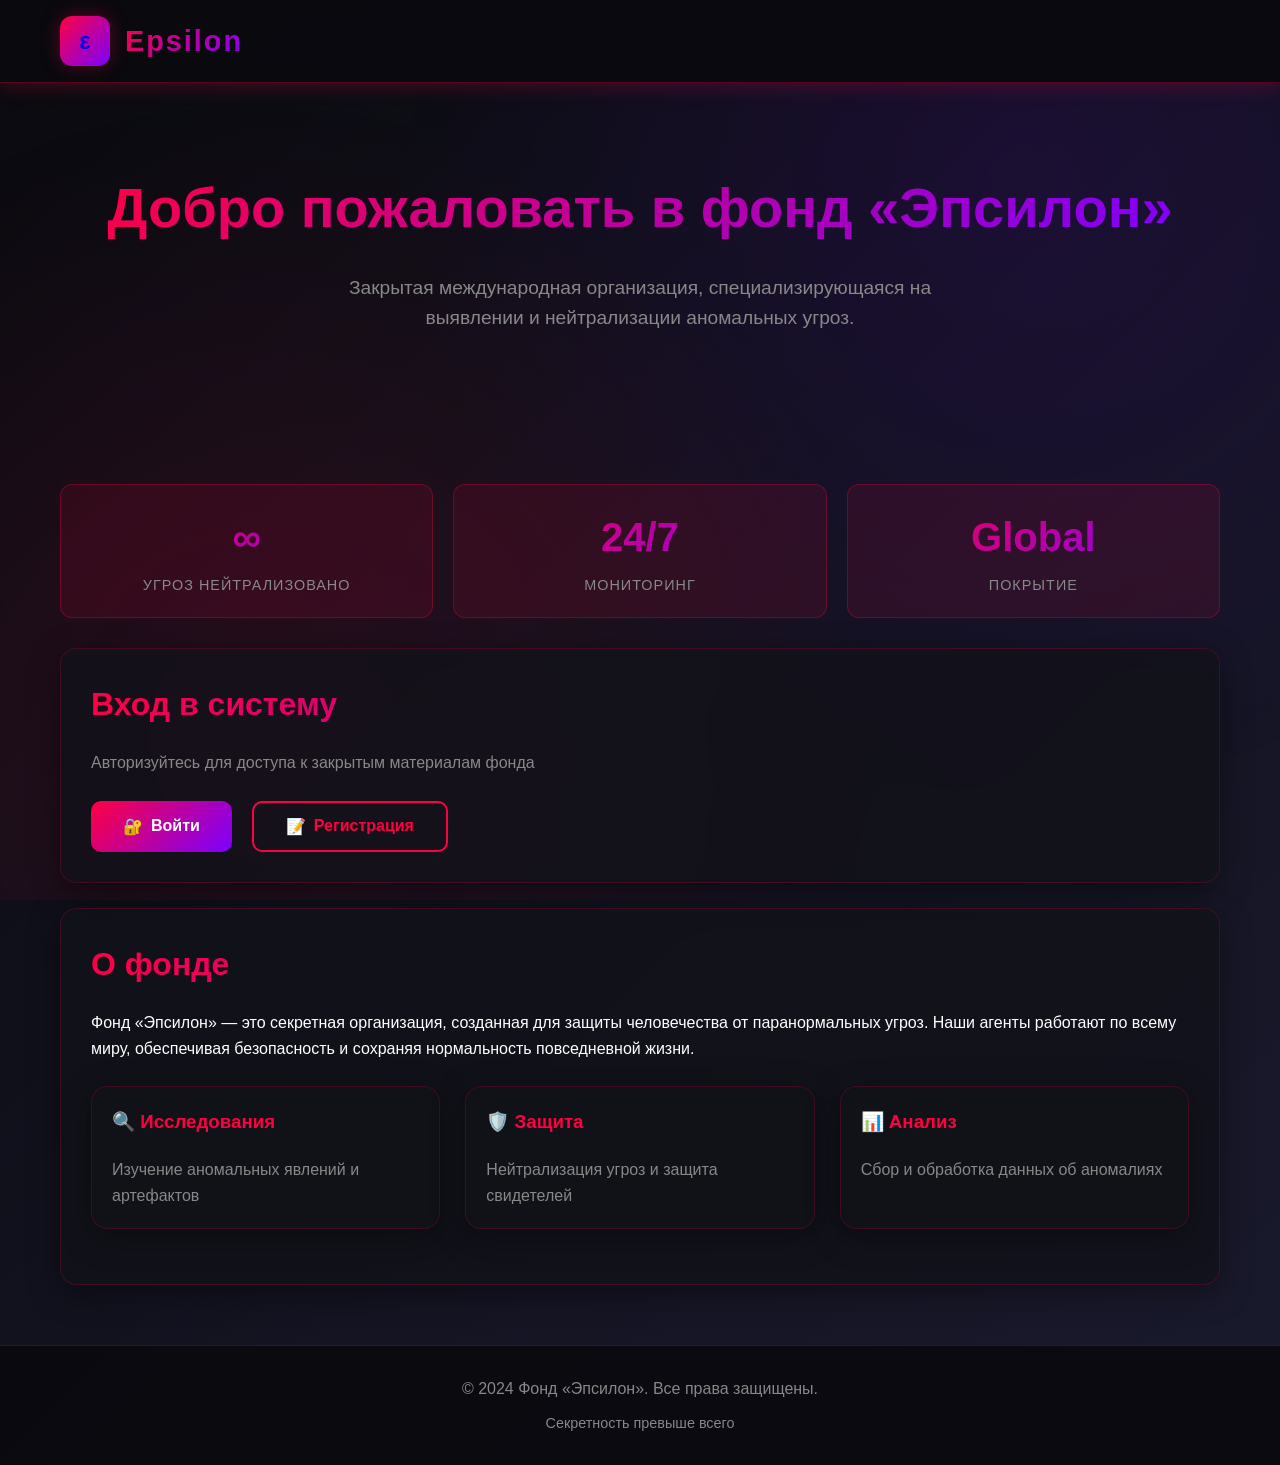
==== commit 0d0cc4e4: "Title: Complete Website Redesign with Enhanced UI/UX and Authentication System Key features implemen" ====
--- a/index.html
+++ b/index.html
@@ -5,41 +5,104 @@
   <meta name="viewport" content="width=device-width, initial-scale=1.0">
   <title>Epsilon | Official WebSite</title>
   <link rel="stylesheet" href="assets/css/style.css">
-  <link rel="icon" href="epsilon-logo.png" type="image/png">
+  <link rel="icon" href="data:image/svg+xml,<svg xmlns='http://www.w3.org/2000/svg' viewBox='0 0 100 100'><text y='.9em' font-size='90'>⚡</text></svg>">
 </head>
 <body>
   <header>
     <div class="container">
-      <div class="logo">
-        <img src="epsilon-logo.png" alt="Epsilon">
+      <a href="index.html" class="logo">
+        <div class="logo-icon">ε</div>
         <h1>Epsilon</h1>
+      </a>
+      
+      <div class="menu-toggle" id="menu-toggle">
+        <span></span>
+        <span></span>
+        <span></span>
       </div>
+      
+      <nav>
+        <ul id="nav-menu">
+          <!-- Динамически заполняется через JS -->
+        </ul>
+      </nav>
     </div>
   </header>
+  
+  <main class="container">
+    <section class="hero">
+      <h1>Добро пожаловать в фонд «Эпсилон»</h1>
+      <p>Закрытая международная организация, специализирующаяся на выявлении и нейтрализации аномальных угроз.</p>
+    </section>
 
-  <div class="container">
-    <nav>
-      <ul id="nav-menu">
-        <!-- Динамически заполняется через JS -->
-      </ul>
-    </nav>
-
+    <section class="stats">
+      <div class="stat-card">
+        <div class="stat-number">∞</div>
+        <div class="stat-label">Угроз нейтрализовано</div>
+      </div>
+      <div class="stat-card">
+        <div class="stat-number">24/7</div>
+        <div class="stat-label">Мониторинг</div>
+      </div>
+      <div class="stat-card">
+        <div class="stat-number">Global</div>
+        <div class="stat-label">Покрытие</div>
+      </div>
+    </section>
+    
     <section class="card">
-      <h2>Добро пожаловать в фонд «Эпсилон»</h2>
-      <p>Закрытая международная организация, специализирующаяся на выявлении и нейтрализации аномальных угроз.</p>
+      <h2>Вход в систему</h2>
+      <p style="color: var(--gray); margin-bottom: 25px;">Авторизуйтесь для доступа к закрытым материалам фонда</p>
       
-      <div id="auth-buttons" style="margin-top: 20px;">
-        <button class="btn" onclick="location.href='login.html'">Войти</button>
-        <button class="btn btn-outline" onclick="location.href='register.html'">Регистрация</button>
+      <div id="auth-buttons" class="d-flex gap-2 flex-wrap">
+        <button class="btn" onclick="location.href='login.html'">
+          <span>🔐</span> Войти
+        </button>
+        <button class="btn btn-outline" onclick="location.href='register.html'">
+          <span>📝</span> Регистрация
+        </button>
       </div>
       
-      <div id="user-info" style="display: none; margin-top: 20px;">
-        <p>Привет, <span id="user-name"></span>!</p>
-        <button class="btn" onclick="location.href='profile.html'">Мой профиль</button>
-        <button class="btn btn-outline" onclick="logout()">Выйти</button>
+      <div id="user-info" style="display: none; margin-top: 20px; text-align: center;">
+        <img id="user-avatar" class="avatar" src="https://via.placeholder.com/100" alt="Аватар" style="margin-bottom: 15px;">
+        <p style="font-size: 1.2rem; margin-bottom: 20px;">Привет, <span id="user-name" style="color: var(--primary); font-weight: bold;"></span>!</p>
+        <div class="d-flex gap-2 justify-between" style="max-width: 400px; margin: 0 auto;">
+          <button class="btn" onclick="location.href='profile.html'">
+            <span>👤</span> Мой профиль
+          </button>
+          <button class="btn btn-outline" onclick="logout()">
+            <span>🚪</span> Выйти
+          </button>
+        </div>
       </div>
     </section>
-  </div>
+    
+    <section class="card">
+      <h2>О фонде</h2>
+      <p style="margin-bottom: 15px;">Фонд «Эпсилон» — это секретная организация, созданная для защиты человечества от паранормальных угроз. Наши агенты работают по всему миру, обеспечивая безопасность и сохраняя нормальность повседневной жизни.</p>
+      <div class="grid" style="margin-top: 25px;">
+        <div class="card" style="padding: 20px;">
+          <h3 style="color: var(--primary);">🔍 Исследования</h3>
+          <p style="color: var(--gray);">Изучение аномальных явлений и артефактов</p>
+        </div>
+        <div class="card" style="padding: 20px;">
+          <h3 style="color: var(--primary);">🛡️ Защита</h3>
+          <p style="color: var(--gray);">Нейтрализация угроз и защита свидетелей</p>
+        </div>
+        <div class="card" style="padding: 20px;">
+          <h3 style="color: var(--primary);">📊 Анализ</h3>
+          <p style="color: var(--gray);">Сбор и обработка данных об аномалиях</p>
+        </div>
+      </div>
+    </section>
+  </main>
+
+  <footer>
+    <div class="container">
+      <p>&copy; 2024 Фонд «Эпсилон». Все права защищены.</p>
+      <p style="font-size: 0.9rem; margin-top: 10px;">Секретность превыше всего</p>
+    </div>
+  </footer>
 
   <script src="https://www.gstatic.com/firebasejs/8.10.1/firebase-app.js"></script>
   <script src="https://www.gstatic.com/firebasejs/8.10.1/firebase-auth.js"></script>
--- a/assets/css/style.css
+++ b/assets/css/style.css
@@ -1,9 +1,18 @@
 :root {
-  --primary: #ff0000;
-  --secondary: #aa0000;
-  --dark: #0a0a0a;
-  --light: #f0f0f0;
-  --card-bg: rgba(20, 20, 20, 0.8);
+  --primary: #ff0040;
+  --primary-dark: #cc0033;
+  --secondary: #7b00ff;
+  --dark: #0a0a0f;
+  --dark-card: #12121a;
+  --light: #ffffff;
+  --gray: #888888;
+  --success: #00ff88;
+  --warning: #ffaa00;
+  --error: #ff3366;
+  --gradient-primary: linear-gradient(135deg, #ff0040 0%, #7b00ff 100%);
+  --gradient-dark: linear-gradient(135deg, #0a0a0f 0%, #1a1a2e 100%);
+  --shadow-glow: 0 0 20px rgba(255, 0, 64, 0.3);
+  --shadow-card: 0 8px 32px rgba(0, 0, 0, 0.4);
 }
 
 * {
@@ -13,10 +22,26 @@
 }
 
 body {
-  background-color: var(--dark);
-  color: white;
-  font-family: 'Courier New', monospace;
+  background: var(--gradient-dark);
+  color: var(--light);
+  font-family: 'Segoe UI', Tahoma, Geneva, Verdana, sans-serif;
   line-height: 1.6;
+  min-height: 100vh;
+  overflow-x: hidden;
+}
+
+body::before {
+  content: '';
+  position: fixed;
+  top: 0;
+  left: 0;
+  width: 100%;
+  height: 100%;
+  background: 
+    radial-gradient(circle at 20% 80%, rgba(255, 0, 64, 0.1) 0%, transparent 50%),
+    radial-gradient(circle at 80% 20%, rgba(123, 0, 255, 0.1) 0%, transparent 50%);
+  pointer-events: none;
+  z-index: -1;
 }
 
 .container {
@@ -27,156 +52,659 @@
 
 /* Header */
 header {
-  background: linear-gradient(135deg, #000 0%, var(--dark) 100%);
+  background: rgba(10, 10, 15, 0.95);
+  backdrop-filter: blur(10px);
   padding: 1rem 0;
   position: sticky;
   top: 0;
-  z-index: 100;
-  border-bottom: 2px solid var(--primary);
+  z-index: 1000;
+  border-bottom: 1px solid rgba(255, 0, 64, 0.3);
+  box-shadow: var(--shadow-glow);
+}
+
+header .container {
+  display: flex;
+  justify-content: space-between;
+  align-items: center;
 }
 
 .logo {
   display: flex;
   align-items: center;
   gap: 15px;
-}
-
-.logo img {
-  width: 60px;
-  filter: drop-shadow(0 0 10px var(--primary));
+  text-decoration: none;
+}
+
+.logo-icon {
+  width: 50px;
+  height: 50px;
+  background: var(--gradient-primary);
+  border-radius: 12px;
+  display: flex;
+  align-items: center;
+  justify-content: center;
+  font-size: 24px;
+  font-weight: bold;
+  box-shadow: var(--shadow-glow);
+  animation: pulse 2s infinite;
+}
+
+@keyframes pulse {
+  0%, 100% { transform: scale(1); }
+  50% { transform: scale(1.05); }
 }
 
 .logo h1 {
-  color: var(--primary);
-  text-shadow: 0 0 10px rgba(255, 0, 0, 0.7);
+  color: var(--light);
+  font-size: 1.8rem;
+  background: var(--gradient-primary);
+  -webkit-background-clip: text;
+  -webkit-text-fill-color: transparent;
+  background-clip: text;
+  font-weight: 800;
+  letter-spacing: 2px;
 }
 
 /* Navigation */
 nav ul {
   display: flex;
   list-style: none;
-  gap: 20px;
+  gap: 10px;
+  flex-wrap: wrap;
 }
 
 nav a {
-  color: white;
+  color: var(--light);
   text-decoration: none;
-  padding: 8px 16px;
-  border-radius: 4px;
-  transition: all 0.3s;
-}
-
-nav a:hover, nav a.active {
-  background: rgba(255, 0, 0, 0.2);
+  padding: 10px 20px;
+  border-radius: 8px;
+  transition: all 0.3s ease;
+  font-weight: 500;
+  position: relative;
+  overflow: hidden;
+}
+
+nav a::before {
+  content: '';
+  position: absolute;
+  top: 0;
+  left: 0;
+  width: 100%;
+  height: 100%;
+  background: var(--gradient-primary);
+  opacity: 0;
+  transition: opacity 0.3s ease;
+  border-radius: 8px;
+  z-index: -1;
+}
+
+nav a:hover::before,
+nav a.active::before {
+  opacity: 0.2;
+}
+
+nav a:hover,
+nav a.active {
   color: var(--primary);
+  transform: translateY(-2px);
+}
+
+/* Mobile Menu Toggle */
+.menu-toggle {
+  display: none;
+  flex-direction: column;
+  gap: 5px;
+  cursor: pointer;
+  padding: 10px;
+}
+
+.menu-toggle span {
+  width: 25px;
+  height: 3px;
+  background: var(--light);
+  border-radius: 2px;
+  transition: all 0.3s ease;
 }
 
 /* Cards */
 .card {
-  background: var(--card-bg);
-  border: 1px solid rgba(255, 0, 0, 0.2);
-  border-radius: 12px;
-  padding: 20px;
-  margin-bottom: 20px;
+  background: rgba(18, 18, 26, 0.8);
+  backdrop-filter: blur(10px);
+  border: 1px solid rgba(255, 0, 64, 0.2);
+  border-radius: 16px;
+  padding: 30px;
+  margin-bottom: 25px;
+  transition: all 0.3s ease;
+  box-shadow: var(--shadow-card);
+  position: relative;
+  overflow: hidden;
+}
+
+.card::before {
+  content: '';
+  position: absolute;
+  top: 0;
+  left: 0;
+  right: 0;
+  height: 3px;
+  background: var(--gradient-primary);
+  transform: scaleX(0);
+  transition: transform 0.3s ease;
 }
 
 .card:hover {
   border-color: var(--primary);
-  box-shadow: 0 6px 15px rgba(255, 0, 0, 0.3);
+  box-shadow: var(--shadow-glow), var(--shadow-card);
+  transform: translateY(-5px);
+}
+
+.card:hover::before {
+  transform: scaleX(1);
+}
+
+.card h2,
+.card h3 {
+  color: var(--light);
+  margin-bottom: 20px;
+  font-weight: 700;
+}
+
+.card h2 {
+  font-size: 2rem;
+  background: var(--gradient-primary);
+  -webkit-background-clip: text;
+  -webkit-text-fill-color: transparent;
+  background-clip: text;
+}
+
+/* Hero Section */
+.hero {
+  text-align: center;
+  padding: 80px 20px;
+  position: relative;
+}
+
+.hero h1 {
+  font-size: 3.5rem;
+  margin-bottom: 20px;
+  background: var(--gradient-primary);
+  -webkit-background-clip: text;
+  -webkit-text-fill-color: transparent;
+  background-clip: text;
+  animation: fadeInUp 0.8s ease;
+}
+
+.hero p {
+  font-size: 1.2rem;
+  color: var(--gray);
+  max-width: 600px;
+  margin: 0 auto 40px;
+  animation: fadeInUp 0.8s ease 0.2s both;
+}
+
+@keyframes fadeInUp {
+  from {
+    opacity: 0;
+    transform: translateY(30px);
+  }
+  to {
+    opacity: 1;
+    transform: translateY(0);
+  }
 }
 
 /* Forms */
 .form-group {
-  margin-bottom: 15px;
+  margin-bottom: 20px;
 }
 
 .form-group label {
   display: block;
-  margin-bottom: 5px;
+  margin-bottom: 8px;
   color: var(--primary);
+  font-weight: 600;
+  font-size: 0.9rem;
+  text-transform: uppercase;
+  letter-spacing: 1px;
 }
 
 .form-group input,
 .form-group textarea,
 .form-group select {
   width: 100%;
-  padding: 10px;
-  background: rgba(0, 0, 0, 0.5);
-  border: 1px solid var(--secondary);
-  color: white;
-  border-radius: 4px;
-}
-
+  padding: 14px 18px;
+  background: rgba(10, 10, 15, 0.6);
+  border: 2px solid rgba(255, 0, 64, 0.3);
+  color: var(--light);
+  border-radius: 10px;
+  font-size: 1rem;
+  transition: all 0.3s ease;
+  font-family: inherit;
+}
+
+.form-group input:focus,
+.form-group textarea:focus,
+.form-group select:focus {
+  outline: none;
+  border-color: var(--primary);
+  box-shadow: 0 0 15px rgba(255, 0, 64, 0.3);
+  transform: translateY(-2px);
+}
+
+.form-group input::placeholder,
+.form-group textarea::placeholder {
+  color: var(--gray);
+}
+
+.form-group textarea {
+  resize: vertical;
+  min-height: 120px;
+}
+
+/* Buttons */
 .btn {
-  background: var(--primary);
-  color: white;
+  background: var(--gradient-primary);
+  color: var(--light);
   border: none;
-  padding: 10px 20px;
-  border-radius: 4px;
+  padding: 14px 32px;
+  border-radius: 10px;
   cursor: pointer;
-  font-weight: bold;
-  transition: opacity 0.3s;
+  font-weight: 600;
+  font-size: 1rem;
+  transition: all 0.3s ease;
+  display: inline-flex;
+  align-items: center;
+  gap: 8px;
+  text-decoration: none;
+  position: relative;
+  overflow: hidden;
+}
+
+.btn::before {
+  content: '';
+  position: absolute;
+  top: 0;
+  left: -100%;
+  width: 100%;
+  height: 100%;
+  background: linear-gradient(90deg, transparent, rgba(255, 255, 255, 0.2), transparent);
+  transition: left 0.5s ease;
+}
+
+.btn:hover::before {
+  left: 100%;
 }
 
 .btn:hover {
-  opacity: 0.9;
+  transform: translateY(-3px);
+  box-shadow: var(--shadow-glow);
+}
+
+.btn:active {
+  transform: translateY(-1px);
 }
 
 .btn-outline {
   background: transparent;
-  border: 1px solid var(--primary);
+  border: 2px solid var(--primary);
+  color: var(--primary);
+}
+
+.btn-outline:hover {
+  background: var(--primary);
+  color: var(--light);
+}
+
+.btn-success {
+  background: linear-gradient(135deg, #00ff88 0%, #00cc6a 100%);
+}
+
+.btn-danger {
+  background: linear-gradient(135deg, #ff3366 0%, #cc0033 100%);
+}
+
+.btn-sm {
+  padding: 8px 16px;
+  font-size: 0.9rem;
+}
+
+.btn-block {
+  width: 100%;
+  justify-content: center;
 }
 
 /* Grid */
 .grid {
   display: grid;
-  grid-template-columns: repeat(auto-fill, minmax(300px, 1fr));
-  gap: 20px;
+  grid-template-columns: repeat(auto-fill, minmax(320px, 1fr));
+  gap: 25px;
 }
 
 /* Avatar */
 .avatar {
-  width: 100px;
-  height: 100px;
+  width: 120px;
+  height: 120px;
   border-radius: 50%;
   object-fit: cover;
-  border: 2px solid var(--primary);
-  margin: 0 auto 15px;
-}
-
-/* Media */
+  border: 3px solid var(--primary);
+  box-shadow: var(--shadow-glow);
+  transition: transform 0.3s ease;
+}
+
+.avatar:hover {
+  transform: scale(1.1);
+}
+
+/* Media Preview */
 .media-preview {
-  max-width: 100%;
-  margin: 10px 0;
+  width: 100%;
+  border-radius: 10px;
+  margin: 15px 0;
+  overflow: hidden;
+}
+
+.media-preview img {
+  width: 100%;
+  height: auto;
+  display: block;
 }
 
 /* Chat */
 .chat-container {
   display: flex;
   height: 70vh;
+  border-radius: 16px;
+  overflow: hidden;
+  border: 1px solid rgba(255, 0, 64, 0.2);
 }
 
 .chat-users {
-  width: 30%;
+  width: 35%;
+  background: rgba(10, 10, 15, 0.8);
   overflow-y: auto;
-  border-right: 1px solid var(--secondary);
+  border-right: 1px solid rgba(255, 0, 64, 0.2);
+  padding: 20px;
+}
+
+.chat-users h4 {
+  color: var(--primary);
+  margin-bottom: 15px;
+  text-transform: uppercase;
+  letter-spacing: 1px;
 }
 
 .chat-messages {
-  width: 70%;
+  width: 65%;
+  padding: 25px;
+  overflow-y: auto;
+  background: rgba(18, 18, 26, 0.5);
+  display: flex;
+  flex-direction: column;
+}
+
+.message {
+  margin-bottom: 20px;
+  padding: 15px 20px;
+  background: rgba(255, 0, 64, 0.1);
+  border-radius: 12px;
+  border-left: 3px solid var(--primary);
+  animation: slideIn 0.3s ease;
+}
+
+@keyframes slideIn {
+  from {
+    opacity: 0;
+    transform: translateX(-20px);
+  }
+  to {
+    opacity: 1;
+    transform: translateX(0);
+  }
+}
+
+.message strong {
+  color: var(--primary);
+}
+
+.message-input-container {
+  display: flex;
+  gap: 15px;
+  margin-top: 20px;
+}
+
+.message-input-container input {
+  flex: 1;
+  padding: 14px 20px;
+  background: rgba(10, 10, 15, 0.6);
+  border: 2px solid rgba(255, 0, 64, 0.3);
+  color: var(--light);
+  border-radius: 10px;
+  font-size: 1rem;
+}
+
+.message-input-container input:focus {
+  outline: none;
+  border-color: var(--primary);
+}
+
+/* Modal */
+.modal {
+  position: fixed;
+  top: 0;
+  left: 0;
+  width: 100%;
+  height: 100%;
+  background: rgba(0, 0, 0, 0.8);
+  backdrop-filter: blur(5px);
+  display: flex;
+  align-items: center;
+  justify-content: center;
+  z-index: 2000;
+  animation: fadeIn 0.3s ease;
+}
+
+.modal.hidden {
+  display: none;
+}
+
+@keyframes fadeIn {
+  from { opacity: 0; }
+  to { opacity: 1; }
+}
+
+.modal .card {
+  max-width: 600px;
+  width: 90%;
+  max-height: 90vh;
+  overflow-y: auto;
+  animation: slideUp 0.3s ease;
+}
+
+@keyframes slideUp {
+  from {
+    opacity: 0;
+    transform: translateY(50px);
+  }
+  to {
+    opacity: 1;
+    transform: translateY(0);
+  }
+}
+
+/* Alert/Notification */
+.alert {
+  padding: 15px 20px;
+  border-radius: 10px;
+  margin-bottom: 20px;
+  display: flex;
+  align-items: center;
+  gap: 10px;
+  animation: slideInRight 0.3s ease;
+}
+
+@keyframes slideInRight {
+  from {
+    opacity: 0;
+    transform: translateX(20px);
+  }
+  to {
+    opacity: 1;
+    transform: translateX(0);
+  }
+}
+
+.alert-success {
+  background: rgba(0, 255, 136, 0.1);
+  border: 1px solid var(--success);
+  color: var(--success);
+}
+
+.alert-error {
+  background: rgba(255, 51, 102, 0.1);
+  border: 1px solid var(--error);
+  color: var(--error);
+}
+
+.alert-warning {
+  background: rgba(255, 170, 0, 0.1);
+  border: 1px solid var(--warning);
+  color: var(--warning);
+}
+
+/* Loading Spinner */
+.spinner {
+  width: 40px;
+  height: 40px;
+  border: 3px solid rgba(255, 0, 64, 0.2);
+  border-top-color: var(--primary);
+  border-radius: 50%;
+  animation: spin 1s linear infinite;
+}
+
+@keyframes spin {
+  to { transform: rotate(360deg); }
+}
+
+.loading {
+  display: flex;
+  justify-content: center;
+  align-items: center;
+  padding: 40px;
+}
+
+/* Badge */
+.badge {
+  display: inline-block;
+  padding: 5px 12px;
+  border-radius: 20px;
+  font-size: 0.8rem;
+  font-weight: 600;
+  text-transform: uppercase;
+}
+
+.badge-primary {
+  background: rgba(255, 0, 64, 0.2);
+  color: var(--primary);
+  border: 1px solid var(--primary);
+}
+
+.badge-success {
+  background: rgba(0, 255, 136, 0.2);
+  color: var(--success);
+  border: 1px solid var(--success);
+}
+
+/* Stats */
+.stats {
+  display: grid;
+  grid-template-columns: repeat(auto-fit, minmax(200px, 1fr));
+  gap: 20px;
+  margin: 30px 0;
+}
+
+.stat-card {
+  background: rgba(255, 0, 64, 0.1);
+  border: 1px solid rgba(255, 0, 64, 0.3);
+  border-radius: 12px;
   padding: 20px;
-  overflow-y: auto;
-}
-
-.message {
-  margin-bottom: 15px;
-  padding: 10px;
-  background: rgba(50, 50, 50, 0.5);
-  border-radius: 8px;
+  text-align: center;
+}
+
+.stat-number {
+  font-size: 2.5rem;
+  font-weight: 800;
+  background: var(--gradient-primary);
+  -webkit-background-clip: text;
+  -webkit-text-fill-color: transparent;
+  background-clip: text;
+}
+
+.stat-label {
+  color: var(--gray);
+  margin-top: 5px;
+  text-transform: uppercase;
+  letter-spacing: 1px;
+  font-size: 0.9rem;
+}
+
+/* Footer */
+footer {
+  background: rgba(10, 10, 15, 0.95);
+  border-top: 1px solid rgba(255, 0, 64, 0.3);
+  padding: 30px 0;
+  margin-top: 60px;
+  text-align: center;
+}
+
+footer p {
+  color: var(--gray);
+}
+
+/* Scrollbar */
+::-webkit-scrollbar {
+  width: 8px;
+  height: 8px;
+}
+
+::-webkit-scrollbar-track {
+  background: rgba(10, 10, 15, 0.5);
+}
+
+::-webkit-scrollbar-thumb {
+  background: var(--primary);
+  border-radius: 4px;
+}
+
+::-webkit-scrollbar-thumb:hover {
+  background: var(--primary-dark);
 }
 
 /* Responsive */
 @media (max-width: 768px) {
+  .menu-toggle {
+    display: flex;
+  }
+  
+  nav ul {
+    display: none;
+    position: absolute;
+    top: 100%;
+    left: 0;
+    right: 0;
+    background: rgba(10, 10, 15, 0.98);
+    flex-direction: column;
+    padding: 20px;
+    border-bottom: 1px solid rgba(255, 0, 64, 0.3);
+  }
+  
+  nav ul.active {
+    display: flex;
+  }
+  
+  .hero h1 {
+    font-size: 2.5rem;
+  }
+  
   .grid {
     grid-template-columns: 1fr;
   }
@@ -186,7 +714,37 @@
     height: auto;
   }
   
-  .chat-users, .chat-messages {
+  .chat-users,
+  .chat-messages {
     width: 100%;
   }
-}
+  
+  .chat-users {
+    max-height: 200px;
+    border-right: none;
+    border-bottom: 1px solid rgba(255, 0, 64, 0.2);
+  }
+  
+  .message-input-container {
+    flex-direction: column;
+  }
+  
+  .stats {
+    grid-template-columns: 1fr;
+  }
+}
+
+/* Utility Classes */
+.text-center { text-align: center; }
+.text-primary { color: var(--primary); }
+.mt-1 { margin-top: 10px; }
+.mt-2 { margin-top: 20px; }
+.mb-1 { margin-bottom: 10px; }
+.mb-2 { margin-bottom: 20px; }
+.d-none { display: none; }
+.d-flex { display: flex; }
+.gap-1 { gap: 10px; }
+.gap-2 { gap: 20px; }
+.flex-wrap { flex-wrap: wrap; }
+.justify-between { justify-content: space-between; }
+.align-center { align-items: center; }
